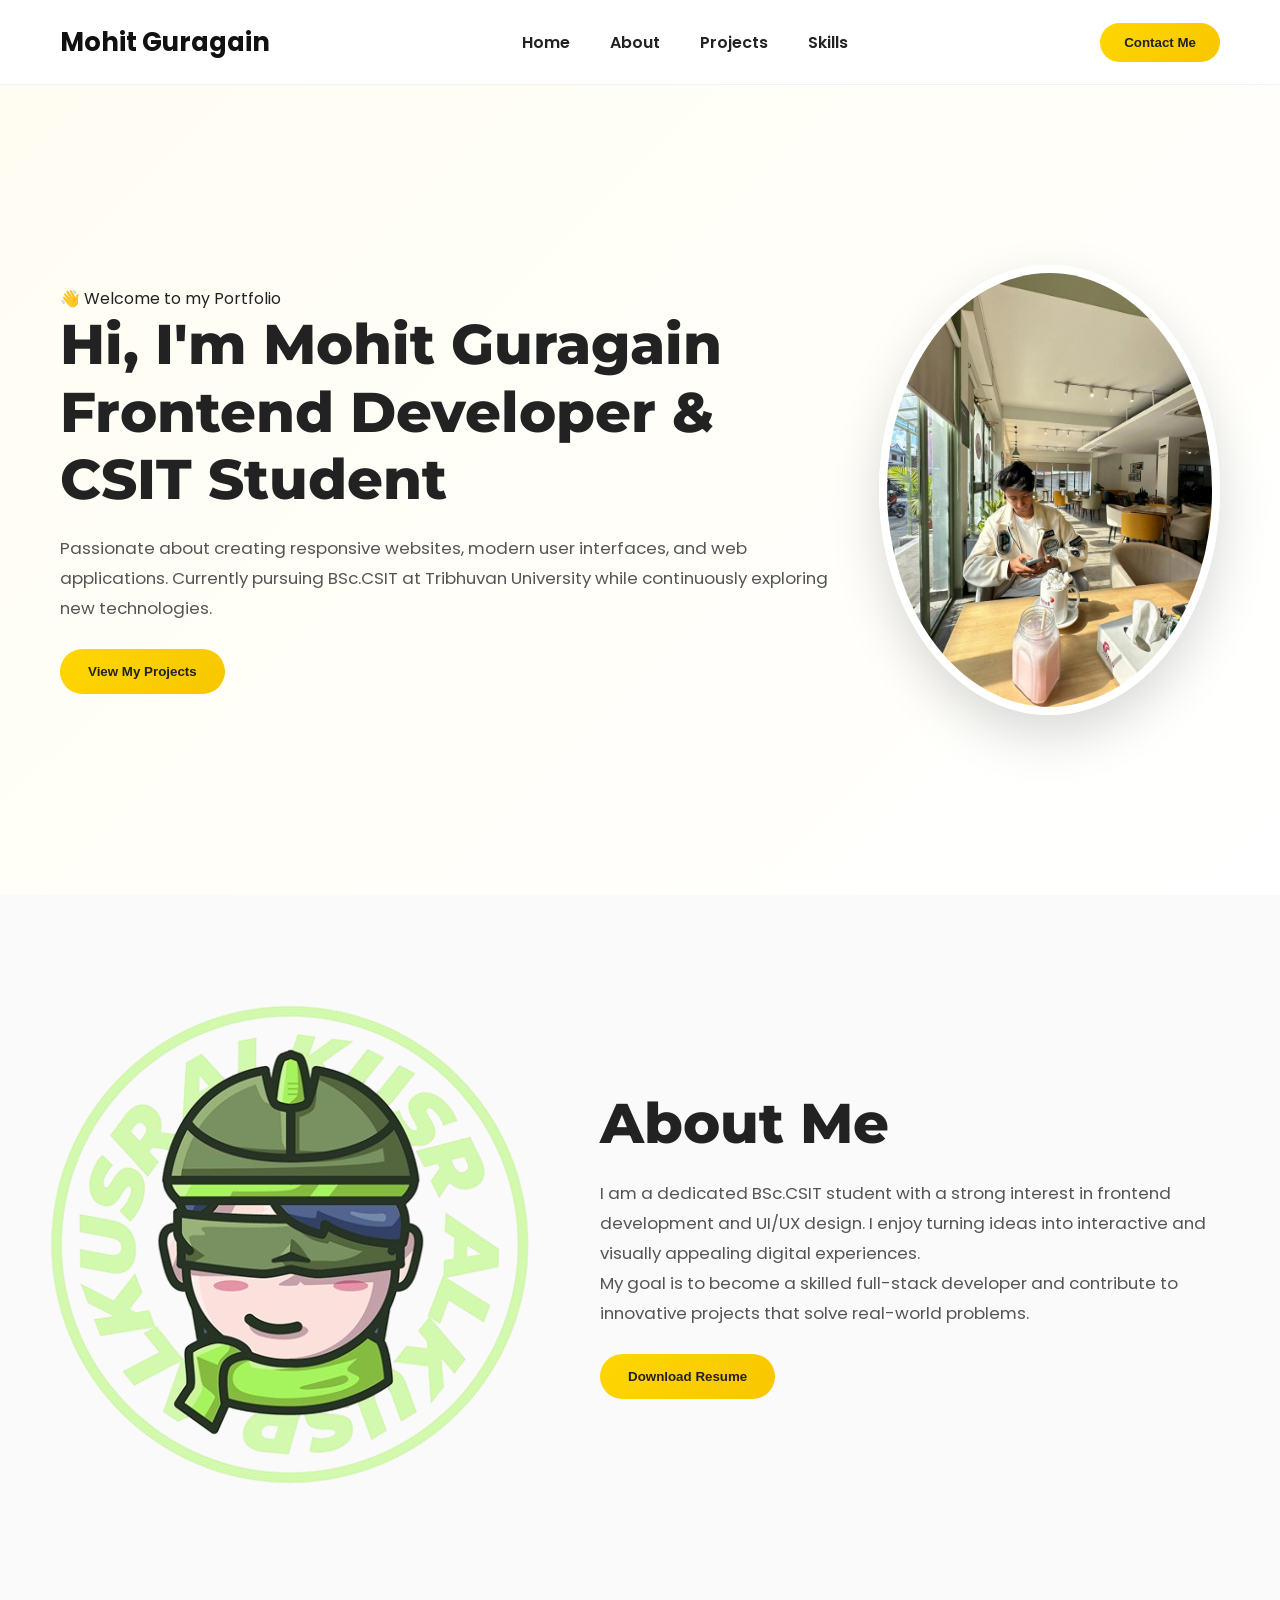
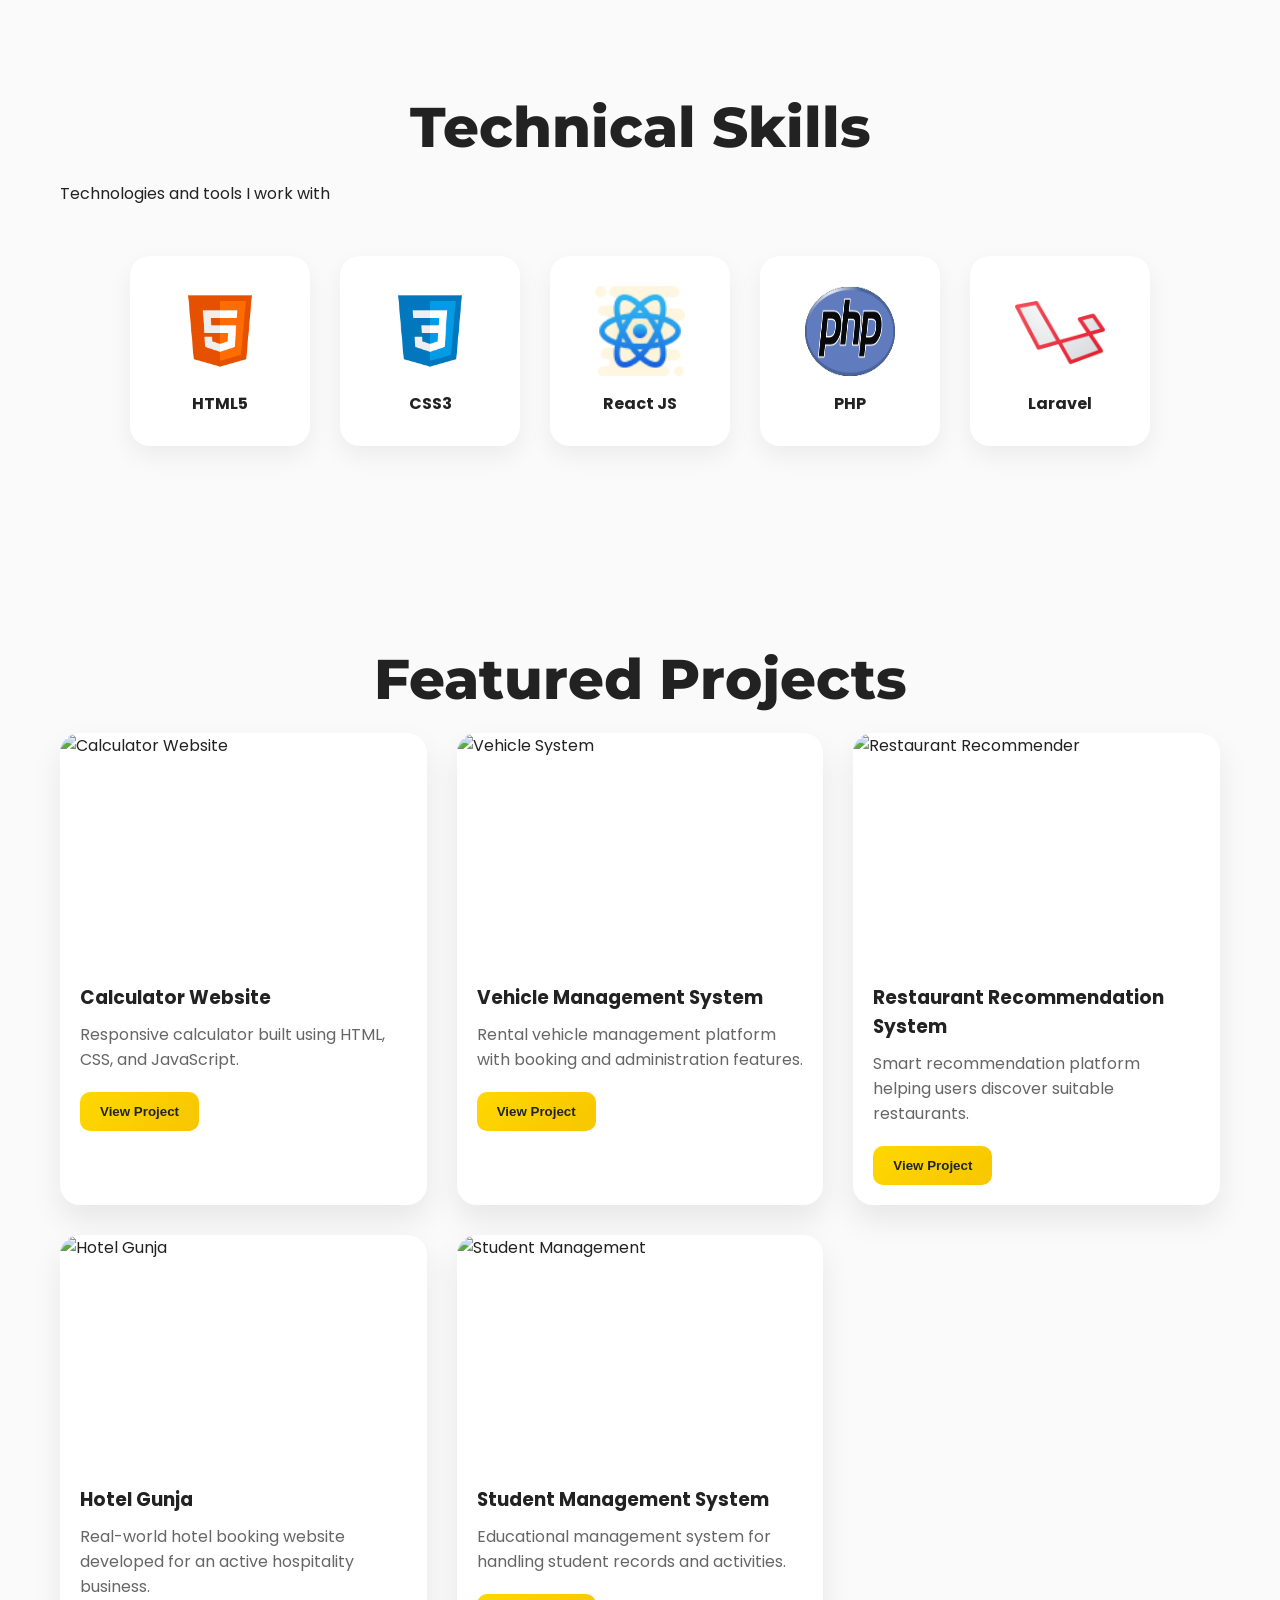
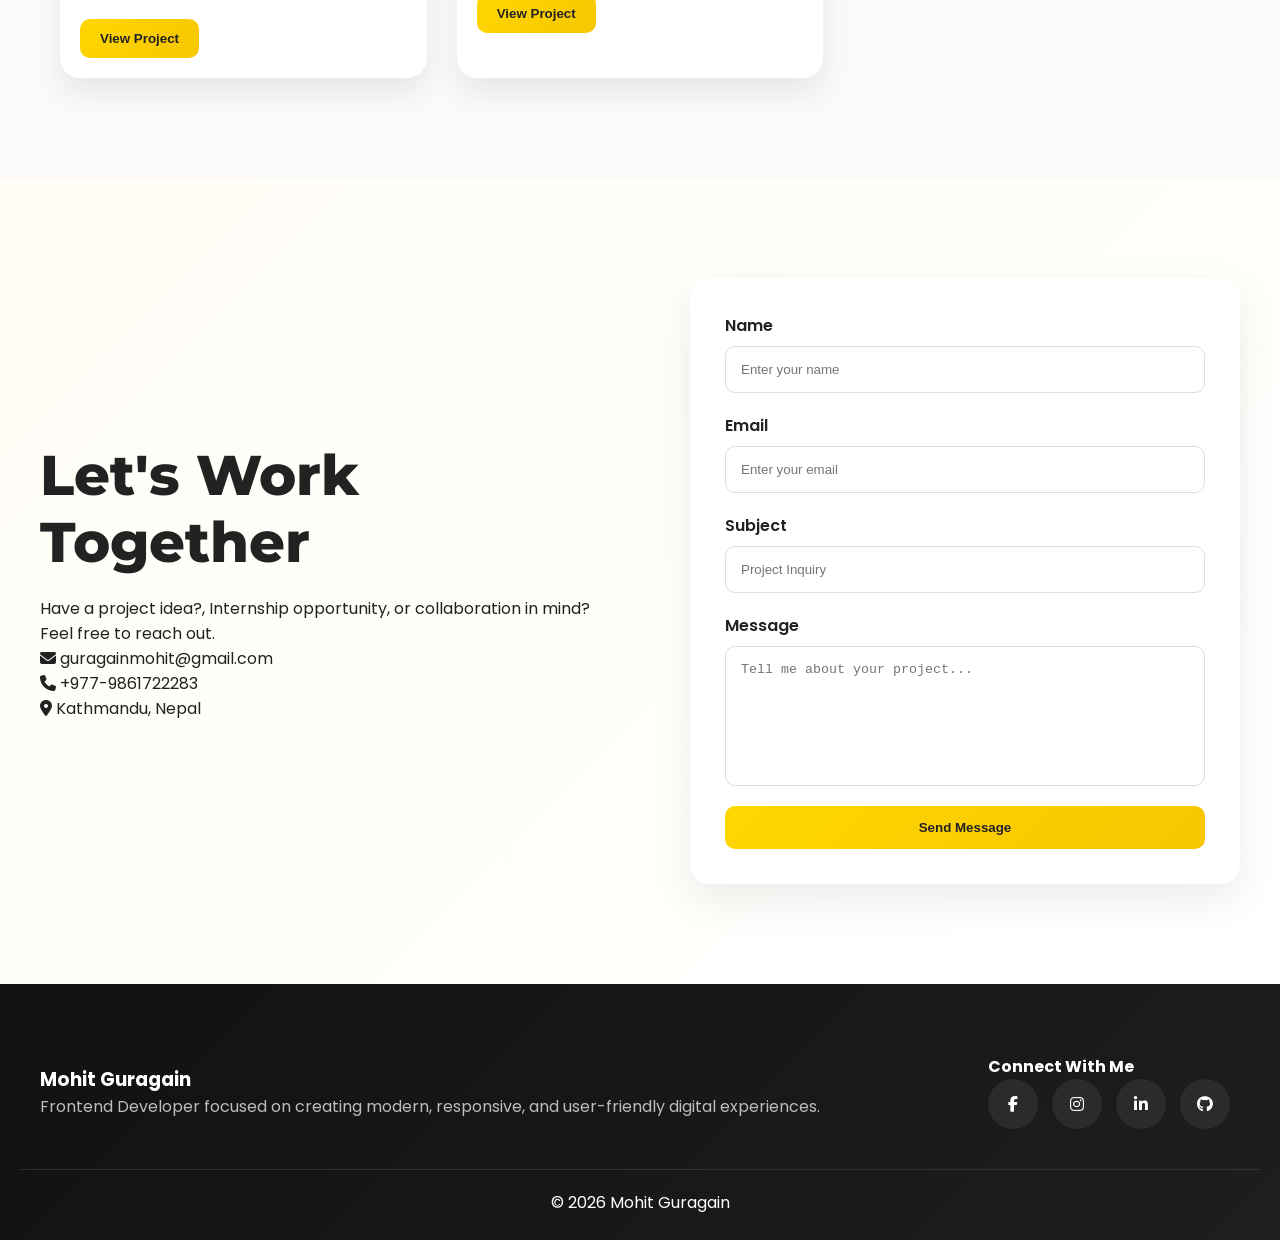
==== portfolio/index.html @ 51f9ff5f "Initial Commit" ====
<!DOCTYPE html>
<html lang="en">
<head>
    <meta charset="UTF-8">
    <meta name="viewport" content="width=device-width, initial-scale=1.0">
    <meta name="description" content="This is a portfolio website of Mohit Guragain">
    <link rel="preconnect" href="https://fonts.googleapis.com">
    <link rel="stylesheet"
href="https://cdnjs.cloudflare.com/ajax/libs/font-awesome/6.5.1/css/all.min.css">
<link rel="preconnect" href="https://fonts.gstatic.com" crossorigin>

<link href="https://fonts.googleapis.com/css2?family=Montserrat:wght@100..900&family=Poppins:wght@100;200;300;400;500;600;700;800;900&display=swap" rel="stylesheet">
    <title>Mohit's Portfolio</title>
    <link rel="stylesheet" href="/portfolio/index.css">
    </head>
<body>
    <!-- HEADER -->
    <header>
        <div class="container">
            <h1>Mohit Guragain</h1>

            <nav>
                <ul class="nav-links">
                    <li><a href="#hero">Home</a></li>
                    <li><a href="#about">About</a></li>
                    <li><a href="#projects">Projects</a></li>
                    <li><a href="#skills">Skills</a></li>
                </ul>
            </nav>

            <button class="contact-btn">Contact Me</button>
        </div>
    </header>

    <main>

        <!-- HERO SECTION -->
        <section id="hero" class="hero">
            <div class="container">

                <div>
                    <span class="hero-badge">
                        👋 Welcome to my Portfolio
                    </span>

                    <h2>
                        Hi, I'm <span>Mohit Guragain</span><br>
                        Frontend Developer & CSIT Student
                    </h2>

                    <p>
                        Passionate about creating responsive websites,
                        modern user interfaces, and web applications.
                        Currently pursuing BSc.CSIT at Tribhuvan University
                        while continuously exploring new technologies.
                    </p>

                    <button class="portfoliobtn">
                        View My Projects
                    </button>
                </div>

                <img src="./assets/mohit.jpeg"
                     alt="Mohit Guragain">
            </div>
        </section>

        <!-- ABOUT SECTION -->
        <section id="about" class="about">
            <div class="container2">

                <div>
                    <h2>About Me</h2>

                    <p>
                        I am a dedicated BSc.CSIT student with a strong
                        interest in frontend development and UI/UX design.
                        I enjoy turning ideas into interactive and visually
                        appealing digital experiences.
                    </p>

                    <p>
                        My goal is to become a skilled full-stack developer
                        and contribute to innovative projects that solve
                        real-world problems.
                    </p>

                    <button class="portfoliobtn">
                        Download Resume
                    </button>
                </div>

                <img src="./assets/Artboard2-02.png"
                     alt="About Illustration">

            </div>
        </section>

        <!-- SKILLS SECTION -->
        <section id="skills" class="section">

            <div class="skill-heading">
                <h2>Technical Skills</h2>
                <p>Technologies and tools I work with</p>
            </div>

            <div class="skill-container">

                <div class="skill-card">
                    <img src="./assets/html.png" alt="HTML">
                    <h3>HTML5</h3>
                </div>

                <div class="skill-card">
                    <img src="./assets/css.png" alt="CSS">
                    <h3>CSS3</h3>
                </div>

                <div class="skill-card">
                    <img src="./assets/react.png" alt="React">
                    <h3>React JS</h3>
                </div>

                <div class="skill-card">
                    <img src="./assets/php.png" alt="PHP">
                    <h3>PHP</h3>
                </div>

                <div class="skill-card">
                    <img src="./assets/laravel.png" alt="Laravel">
                    <h3>Laravel</h3>
                </div>

            </div>
        </section>

        <!-- PROJECTS SECTION -->
        <section id="projects" class="section">

            <div class="project-heading">
                <h2>Featured Projects</h2>
            </div>

            <div class="project-container">

                <div class="project-card">
                    <img src="https://plus.unsplash.com/premium_vector-1723390521527-08101b4d0ee3?q=80&w=880&auto=format&fit=crop"
                        alt="Calculator Website">

                    <h3>Calculator Website</h3>

                    <p>
                        Responsive calculator built using HTML, CSS,
                        and JavaScript.
                    </p>

                    <button class="view-project">
                        View Project
                    </button>
                </div>

                <div class="project-card">
                    <img src="https://images.unsplash.com/photo-1630165356623-266076eaceb6?q=80&w=2070&auto=format&fit=crop"
                        alt="Vehicle System">

                    <h3>Vehicle Management System</h3>

                    <p>
                        Rental vehicle management platform with booking
                        and administration features.
                    </p>

                    <button class="view-project">
                        View Project
                    </button>
                </div>

                <div class="project-card">
                    <img src="https://plus.unsplash.com/premium_vector-1683141179079-189216713537?q=80&w=2360&auto=format&fit=crop"
                        alt="Restaurant Recommender">

                    <h3>Restaurant Recommendation System</h3>

                    <p>
                        Smart recommendation platform helping users
                        discover suitable restaurants.
                    </p>

                    <button class="view-project">
                        View Project
                    </button>
                </div>

                <div class="project-card">
                    <img src="https://hotelgunja.com/images/logo.jpg"
                        alt="Hotel Gunja">

                    <h3>Hotel Gunja</h3>

                    <p>
                        Real-world hotel booking website developed for
                        an active hospitality business.
                    </p>

                    <button class="view-project">
                        View Project
                    </button>
                </div>

                <div class="project-card">
                    <img src="https://plus.unsplash.com/premium_vector-1720710527301-367d09920932?q=80&w=2360&auto=format&fit=crop"
                        alt="Student Management">

                    <h3>Student Management System</h3>

                    <p>
                        Educational management system for handling
                        student records and activities.
                    </p>

                    <button class="view-project">
                        View Project
                    </button>
                </div>

            </div>
        </section>

        <!-- CONTACT SECTION -->
        <section id="Contact" class="section">

            <div class="contact-container">

                <div>
                    <h2>Let's Work Together</h2>

                    <p>
                        Have a project idea?, Internship opportunity,
                        or collaboration in mind? Feel free to reach out.
                    </p>

                    <div class="contact-info">
                        <p><i class="fas fa-envelope"></i> guragainmohit@gmail.com</p>
                        <p><i class="fas fa-phone"></i> +977-9861722283</p>
                        <p><i class="fas fa-location-dot"></i> Kathmandu, Nepal</p>
                    </div>
                </div>

                <div class="contact-form">

                    <form method="post">

                        <label for="name">Name</label>
                        <input
                            type="text"
                            id="name"
                            placeholder="Enter your name"
                            required>

                        <label for="email">Email</label>
                        <input
                            type="email"
                            id="email"
                            placeholder="Enter your email"
                            required>

                        <label for="subject">Subject</label>
                        <input
                            type="text"
                            id="subject"
                            placeholder="Project Inquiry"
                            required>

                        <label for="message">Message</label>
                        <textarea
                            id="message"
                            placeholder="Tell me about your project..."
                            required></textarea>

                        <button type="submit">
                            Send Message
                        </button>

                    </form>

                </div>

            </div>

        </section>

    </main>

    <!-- FOOTER -->
    <footer class="footer">

        <div class="footer-container">

            <div class="footer-about">
                <h3>Mohit Guragain</h3>

                <p>
                    Frontend Developer focused on creating modern,
                    responsive, and user-friendly digital experiences.
                </p>
            </div>

            <div class="footer-social">

                <h4>Connect With Me</h4>

                <a href="#" aria-label="Facebook">
                    <i class="fab fa-facebook-f"></i>
                </a>

                <a href="#" aria-label="Instagram">
                    <i class="fab fa-instagram"></i>
                </a>

                <a href="#" aria-label="LinkedIn">
                    <i class="fab fa-linkedin-in"></i>
                </a>

                <a href="#" aria-label="GitHub">
                    <i class="fab fa-github"></i>
                </a>

            </div>

        </div>

        <div class="footer-bottom">
            <p>
                © 2026 Mohit Guragain
            </p>
        </div>

    </footer>

</body>
</html>
---- portfolio/index.css ----
*{
    margin:0;
    padding:0;
    box-sizing:border-box;
}

html{
    scroll-behavior:smooth;
}

body{
    font-family:"Poppins",sans-serif;
    background:#fafafa;
    color:#222;
    overflow-x:hidden;
}

img{
    max-width:100%;
    display:block;
}


header{
    width:100%;
    height:85px;

    position:fixed;
    top:0;
    left:0;
    z-index:1000;

    backdrop-filter:blur(15px);
    background:rgba(255,255,255,.85);

    border-bottom:1px solid rgba(0,0,0,.05);
}

.container{
    max-width:1200px;
    margin:auto;
    height:100%;

    display:flex;
    justify-content:space-between;
    align-items:center;

    gap:50px;
    padding:0 20px;
}

h1{
    font-size:1.6rem;
    font-weight:700;
    color:#111;
}

.nav-links{
    display:flex;
    gap:40px;
    align-items:center;
}

.nav-links li{
    list-style:none;
}

.nav-links li a{
    text-decoration:none;
    color:#222;
    font-weight:600;
    position:relative;
    transition:.3s;
}

.nav-links li a::after{
    content:"";
    position:absolute;
    left:0;
    bottom:-6px;

    width:0;
    height:2px;

    background:#f7c600;
    transition:.3s;
}

.nav-links li a:hover{
    color:#f7c600;
}

.nav-links li a:hover::after{
    width:100%;
}

.contact-btn,
.portfoliobtn,
.view-project,
.contact-form button{

    border:none;
    cursor:pointer;

    background:linear-gradient(
        135deg,
        #ffd700,
        #f7c600
    );

    color:#222;
    font-weight:600;

    transition:.3s;
}

.contact-btn{
    padding:12px 24px;
    border-radius:30px;
}

.portfoliobtn{
    padding:15px 28px;
    border-radius:40px;
    margin-top:25px;
}

.view-project{
    padding:12px 20px;
    border-radius:10px;
}

.contact-form button{
    padding:14px;
    border-radius:10px;
}

.contact-btn:hover,
.portfoliobtn:hover,
.view-project:hover,
.contact-form button:hover{
    transform:translateY(-4px);
    box-shadow:0 15px 30px rgba(247,198,0,.35);
}

.hero{
    margin-top:85px;
    min-height:90vh;

    display:flex;
    align-items:center;

    background:
    linear-gradient(
    135deg,
    #fffdf2,
    #ffffff
    );
}

.container img{
    width:450px;
    height:450px;
    object-fit:cover;

    border-radius:50%;

    border:8px solid white;

    box-shadow:
    0 20px 50px rgba(0,0,0,.15);
}

h2{
    font-size:3.5rem;
    font-family:"Montserrat",sans-serif;
    font-weight:800;

    line-height:1.2;
    margin-bottom:20px;
}

.hero p,
.about p{
    font-size:1.05rem;
    color:#555;
    line-height:1.8;
}

section{
    padding:100px 20px;
}

.container2{
    max-width:1200px;
    margin:auto;

    display:flex;
    align-items:center;
    justify-content:space-between;

    flex-direction:row-reverse;
    gap:60px;
}

.container2 img{
    width:500px;
}

#skills{
    max-width:1200px;
    margin:auto;
}

.skill-heading h2{
    text-align:center;
}

.skill-container{
    display:flex;
    flex-wrap:wrap;
    justify-content:center;

    gap:30px;
    margin-top:50px;
}

.skill-card{
    width:180px;
    padding:30px;

    background:#fff;

    border-radius:20px;

    display:flex;
    flex-direction:column;
    align-items:center;

    gap:15px;

    transition:.3s;

    box-shadow:
    0 10px 25px rgba(0,0,0,.06);
}

.skill-card:hover{
    transform:translateY(-10px);
}

.skill-card img{
    width:90px;
    height:90px;
}

.skill-card h3{
    font-size:1rem;
}

#projects{
    max-width:1200px;
    margin:auto;
}

.project-heading h2{
    text-align:center;
}

.project-container{
    display:grid;

    grid-template-columns:
    repeat(auto-fit,minmax(320px,1fr));

    gap:30px;
}

.project-card{
    background:#fff;

    border-radius:20px;
    overflow:hidden;

    transition:.4s;

    box-shadow:
    0 15px 30px rgba(0,0,0,.08);
}

.project-card:hover{
    transform:translateY(-10px);
}

.project-card img{
    width:100%;
    height:230px;
    object-fit:cover;
}

.project-card h3{
    padding:20px 20px 10px;
}

.project-card p{
    padding:0 20px;
    color:#666;
}

.project-card button{
    margin:20px;
}

#Contact{
    background:
    linear-gradient(
        135deg,
        #fffdf5,
        #ffffff
    );
}

.contact-container{
    max-width:1200px;
    margin:auto;

    display:flex;
    align-items:center;
    justify-content:space-between;

    gap:80px;
}

.contact-form{
    width:100%;
    max-width:550px;

    background:white;

    padding:35px;

    border-radius:20px;

    box-shadow:
    0 15px 40px rgba(0,0,0,.08);
}

.contact-form form{
    display:flex;
    flex-direction:column;
}

.contact-form label{
    margin-bottom:8px;
    font-weight:600;
}

.contact-form input,
.contact-form textarea{

    width:100%;

    padding:15px;

    border:1px solid #ddd;

    border-radius:10px;

    margin-bottom:20px;

    transition:.3s;
}

.contact-form textarea{
    min-height:140px;
    resize:none;
}

.contact-form input:focus,
.contact-form textarea:focus{
    outline:none;
    border-color:#f7c600;
    box-shadow:0 0 0 4px rgba(247,198,0,.15);
}

.footer{

    background:
    linear-gradient(
    135deg,
    #111,
    #1e1e1e
    );

    color:white;

    padding:70px 20px 25px;
}

.footer-container{
    max-width:1200px;
    margin:auto;

    display:flex;
    justify-content:space-between;
    align-items:center;

    flex-wrap:wrap;
    gap:40px;
}

.footer-about p{
    color:#bdbdbd;
}

.footer-social a{

    width:50px;
    height:50px;

    display:inline-flex;
    justify-content:center;
    align-items:center;

    border-radius:50%;

    margin-right:10px;

    background:#2b2b2b;

    color:white;

    text-decoration:none;

    transition:.3s;
}

.footer-social a:hover{
    background:#f7c600;
    color:#111;
    transform:translateY(-5px);
}

.footer-bottom{
    text-align:center;
    margin-top:40px;
    padding-top:20px;

    border-top:
    1px solid rgba(255,255,255,.1);
}

@media(max-width:768px){

    header{
        height:auto;
        padding:15px 0;
    }

    .container{
        flex-direction:column;
        gap:15px;
    }

    .container2,
    .contact-container{
        flex-direction:column;
        text-align:center;
    }

    .container img{
        width:300px;
        height:300px;
    }

    h2{
        font-size:2.3rem;
    }

    .nav-links{
        gap:18px;
        flex-wrap:wrap;
        justify-content:center;
    }

    section{
        padding:80px 20px;
    }

    .project-container{
        grid-template-columns:1fr;
    }
}
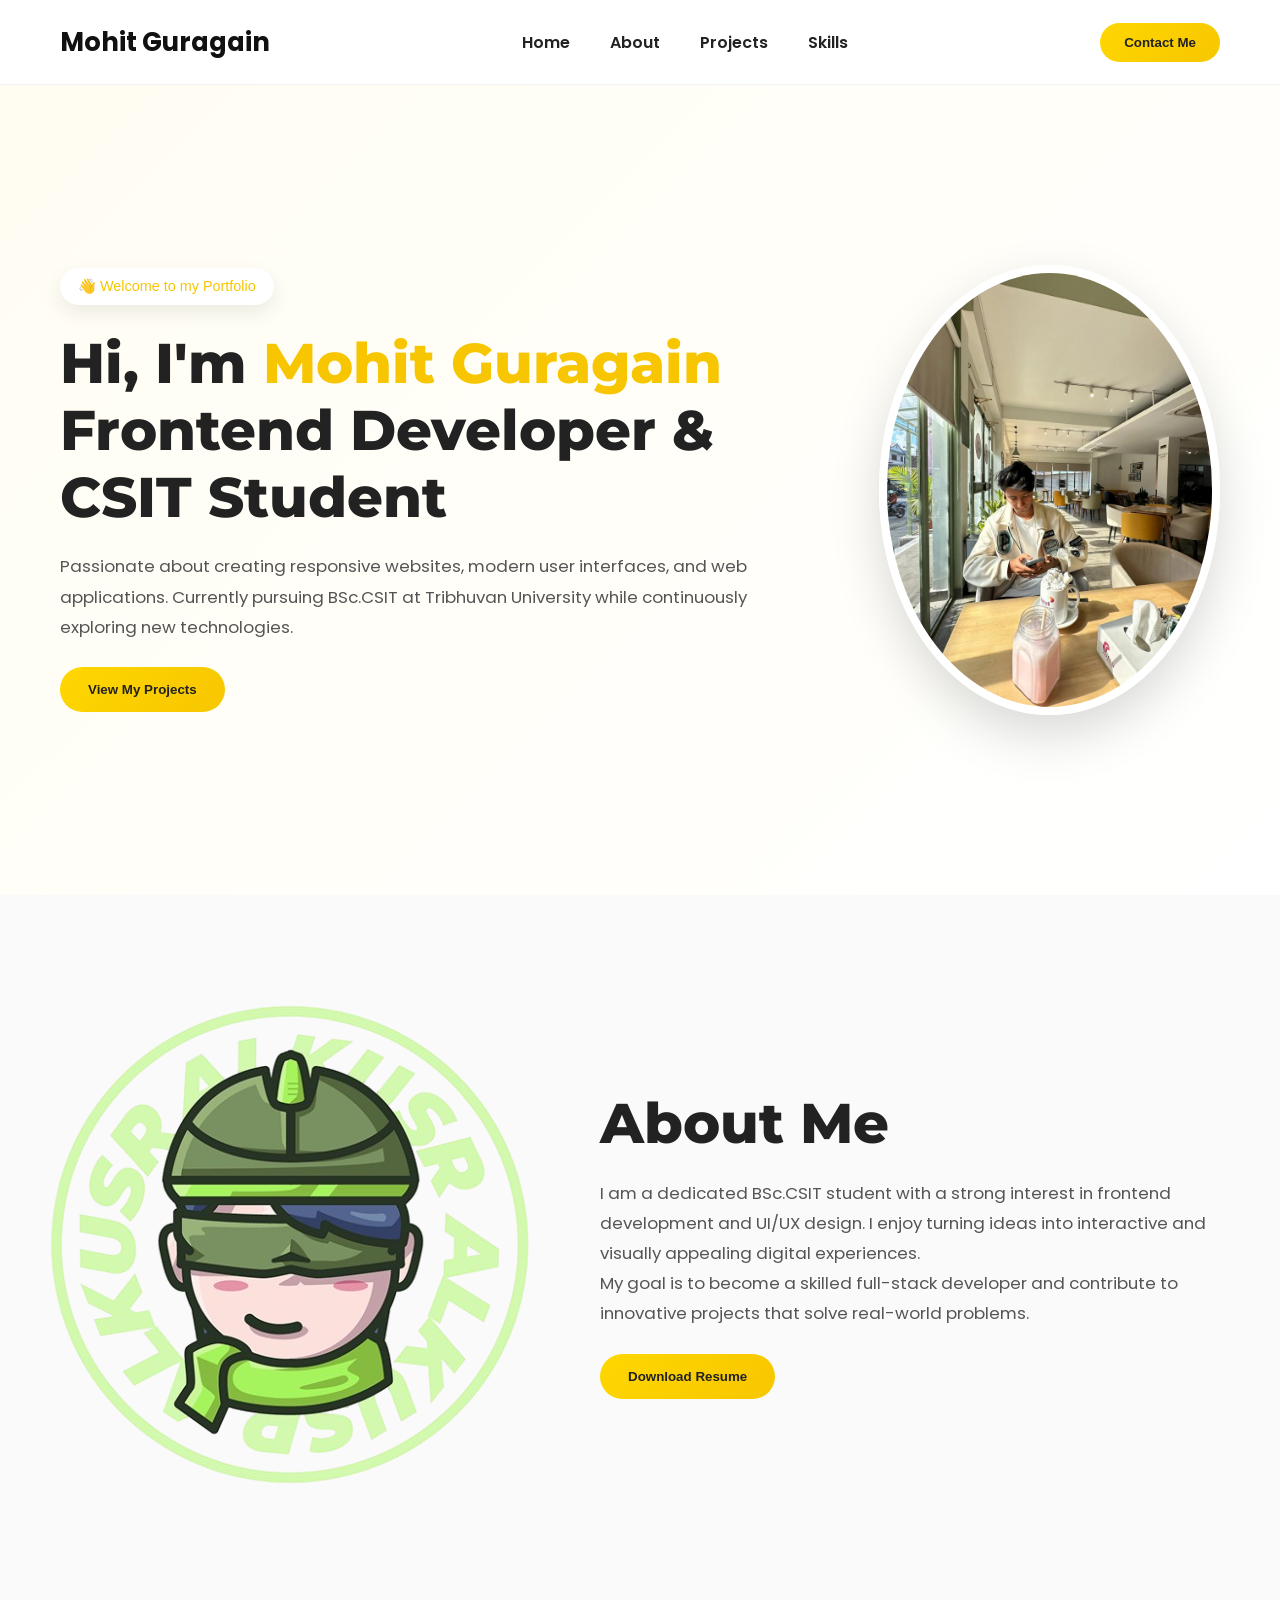
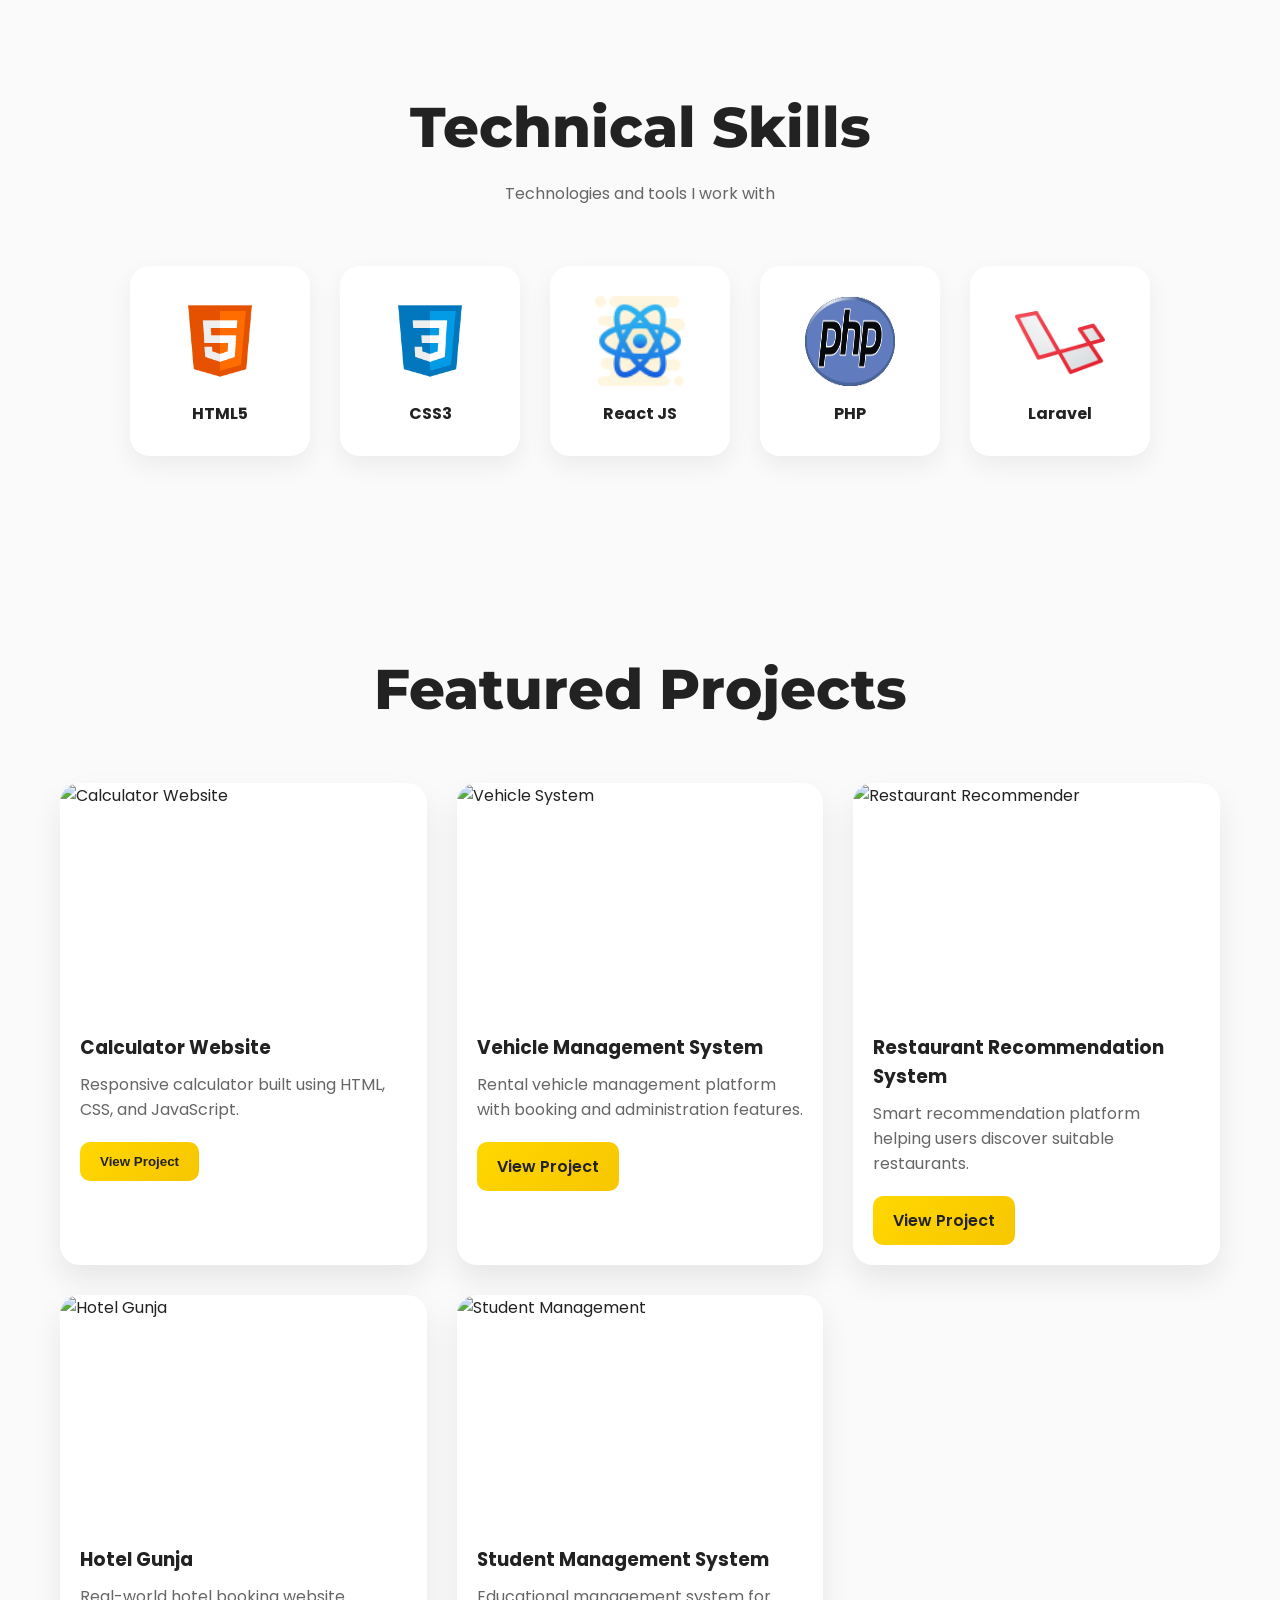
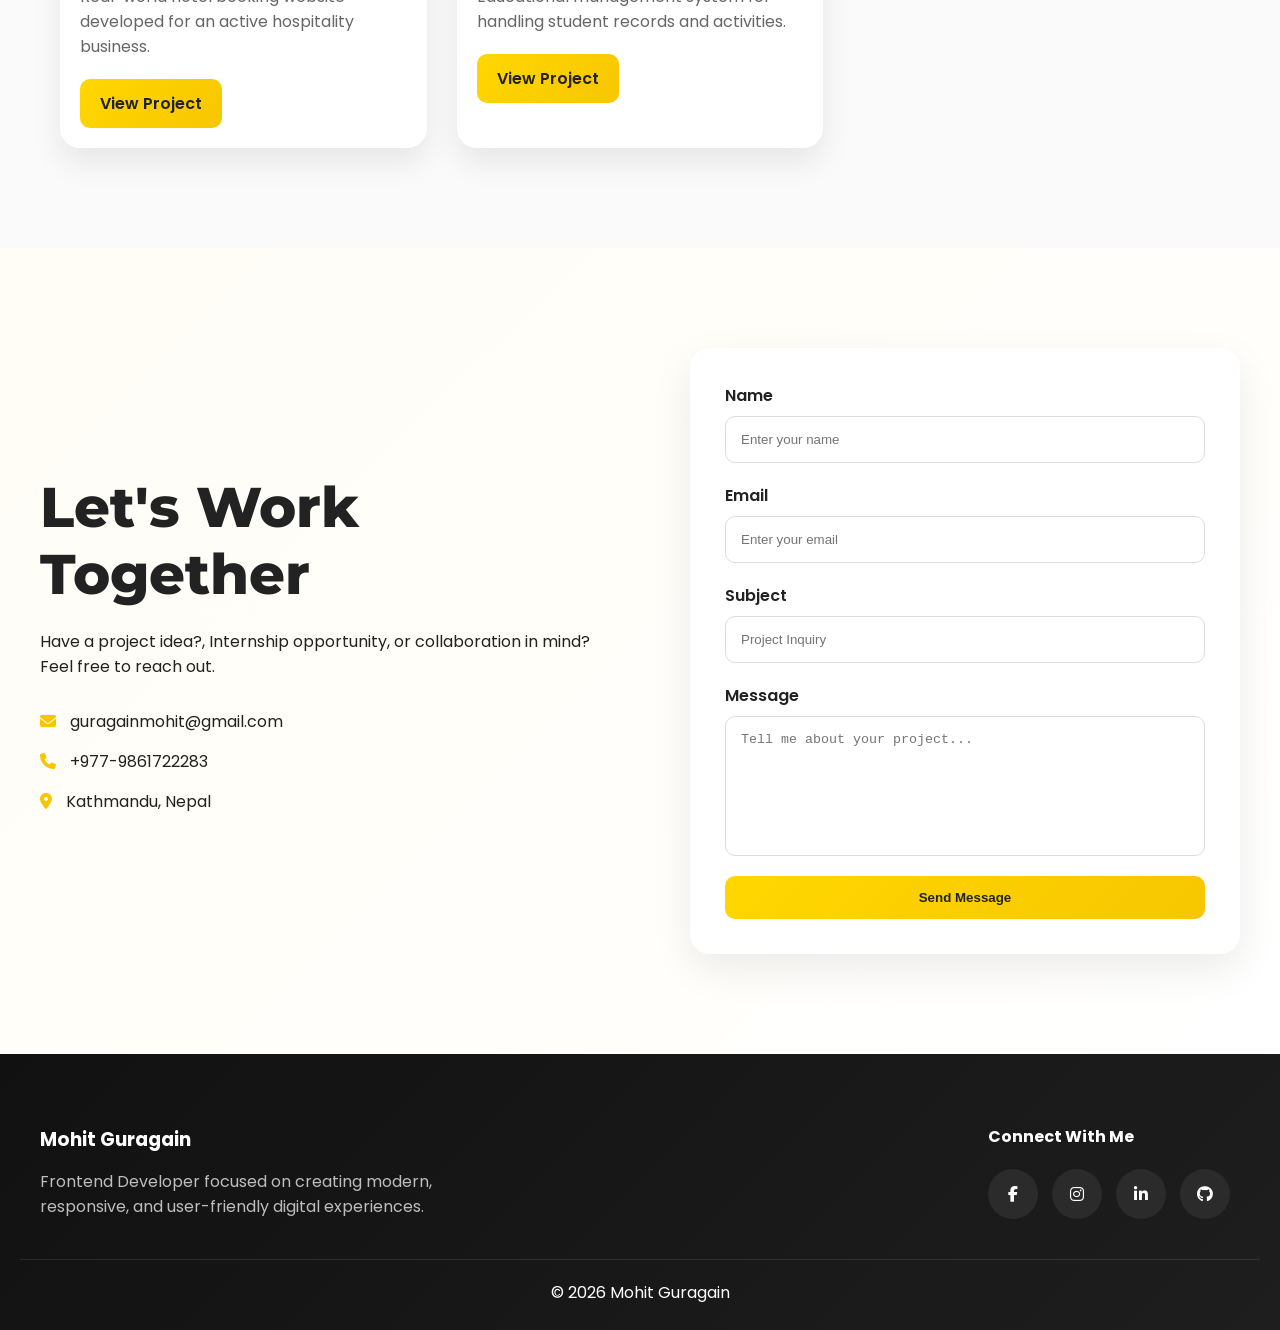
==== commit 2c7d5e42: "New updated" ====
--- a/portfolio/index.html
+++ b/portfolio/index.html
@@ -11,7 +11,7 @@
 
 <link href="https://fonts.googleapis.com/css2?family=Montserrat:wght@100..900&family=Poppins:wght@100;200;300;400;500;600;700;800;900&display=swap" rel="stylesheet">
     <title>Mohit's Portfolio</title>
-    <link rel="stylesheet" href="/portfolio/index.css">
+    <link rel="stylesheet" href="index.css">
     </head>
 <body>
     <!-- HEADER -->
@@ -170,9 +170,12 @@
                         and administration features.
                     </p>
 
-                    <button class="view-project">
-                        View Project
-                    </button>
+                    <a href="https://github.com/MOhitGuragain/Vehicle-Management-System-Laravel"
+   target="_blank"
+   class="view-project">
+    View Project
+</a>
+
                 </div>
 
                 <div class="project-card">
@@ -186,9 +189,12 @@
                         discover suitable restaurants.
                     </p>
 
-                    <button class="view-project">
-                        View Project
-                    </button>
+                   <a href="https://github.com/MOhitGuragain/FInalProject"
+   target="_blank"
+   class="view-project">
+    View Project
+</a>
+
                 </div>
 
                 <div class="project-card">
@@ -202,9 +208,12 @@
                         an active hospitality business.
                     </p>
 
-                    <button class="view-project">
-                        View Project
-                    </button>
+                    <a href="https://hotelgunja.com/"
+   target="_blank"
+   class="view-project">
+    View Project
+</a>
+
                 </div>
 
                 <div class="project-card">
@@ -218,9 +227,11 @@
                         student records and activities.
                     </p>
 
-                    <button class="view-project">
-                        View Project
-                    </button>
+                   <a href="https://github.com/MOhitGuragain/Laravel-Training-"
+   target="_blank"
+   class="view-project">
+    View Project
+</a>
                 </div>
 
             </div>
@@ -309,19 +320,19 @@
 
                 <h4>Connect With Me</h4>
 
-                <a href="#" aria-label="Facebook">
+                <a href="https://www.facebook.com/mohit.lol/" aria-label="Facebook">
                     <i class="fab fa-facebook-f"></i>
                 </a>
 
-                <a href="#" aria-label="Instagram">
+                <a href="https://www.instagram.com/mohit._lol?utm_source=ig_web_button_share_sheet&igsh=ZDNlZDc0MzIxNw==" aria-label="Instagram">
                     <i class="fab fa-instagram"></i>
                 </a>
 
-                <a href="#" aria-label="LinkedIn">
+                <a href="https://www.linkedin.com/in/mohit-guragain-8bbab9374/" aria-label="LinkedIn">
                     <i class="fab fa-linkedin-in"></i>
                 </a>
 
-                <a href="#" aria-label="GitHub">
+                <a href="https://github.com/MOhitGuragain" aria-label="GitHub">
                     <i class="fab fa-github"></i>
                 </a>
 
--- a/portfolio/index.css
+++ b/portfolio/index.css
@@ -1,494 +1,570 @@
+/* =========================
+RESET & GLOBAL STYLES
+========================= */
 
 *{
-    margin:0;
-    padding:0;
-    box-sizing:border-box;
+margin:0;
+padding:0;
+box-sizing:border-box;
 }
 
 html{
-    scroll-behavior:smooth;
+scroll-behavior:smooth;
 }
 
 body{
-    font-family:"Poppins",sans-serif;
-    background:#fafafa;
-    color:#222;
-    overflow-x:hidden;
+font-family:"Poppins",sans-serif;
+background:#fafafa;
+color:#222;
+overflow-x:hidden;
 }
 
 img{
-    max-width:100%;
-    display:block;
-}
-
+max-width:100%;
+display:block;
+}
+
+section{
+padding:100px 20px;
+}
+
+h1{
+font-size:1.6rem;
+font-weight:700;
+color:#111;
+}
+
+h2{
+font-size:3.5rem;
+font-family:"Montserrat",sans-serif;
+font-weight:800;
+line-height:1.2;
+margin-bottom:20px;
+}
+
+/* =========================
+HEADER
+========================= */
 
 header{
-    width:100%;
-    height:85px;
-
-    position:fixed;
-    top:0;
-    left:0;
-    z-index:1000;
-
-    backdrop-filter:blur(15px);
-    background:rgba(255,255,255,.85);
-
-    border-bottom:1px solid rgba(0,0,0,.05);
+width:100%;
+height:85px;
+position:fixed;
+top:0;
+left:0;
+z-index:1000;
+backdrop-filter:blur(15px);
+background:rgba(255,255,255,.9);
+border-bottom:1px solid rgba(0,0,0,.05);
 }
 
 .container{
-    max-width:1200px;
-    margin:auto;
-    height:100%;
-
-    display:flex;
-    justify-content:space-between;
-    align-items:center;
-
-    gap:50px;
-    padding:0 20px;
-}
-
-h1{
-    font-size:1.6rem;
-    font-weight:700;
-    color:#111;
+max-width:1200px;
+margin:auto;
+height:100%;
+display:flex;
+justify-content:space-between;
+align-items:center;
+gap:50px;
+padding:0 20px;
 }
 
 .nav-links{
-    display:flex;
-    gap:40px;
-    align-items:center;
+display:flex;
+gap:40px;
+align-items:center;
 }
 
 .nav-links li{
-    list-style:none;
+list-style:none;
 }
 
 .nav-links li a{
-    text-decoration:none;
-    color:#222;
-    font-weight:600;
-    position:relative;
-    transition:.3s;
+text-decoration:none;
+color:#222;
+font-weight:600;
+position:relative;
+transition:.3s;
 }
 
 .nav-links li a::after{
-    content:"";
-    position:absolute;
-    left:0;
-    bottom:-6px;
-
-    width:0;
-    height:2px;
-
-    background:#f7c600;
-    transition:.3s;
-}
-
-.nav-links li a:hover{
-    color:#f7c600;
-}
+content:"";
+position:absolute;
+left:0;
+bottom:-6px;
+width:0;
+height:2px;
+background:#f7c600;
+transition:.3s;
+}
+
+.nav-links li a:hover
 
 .nav-links li a:hover::after{
-    width:100%;
-}
+width:100%;
+}
+
+/* =========================
+BUTTONS
+========================= */
 
 .contact-btn,
 .portfoliobtn,
 .view-project,
 .contact-form button{
-
-    border:none;
-    cursor:pointer;
-
-    background:linear-gradient(
-        135deg,
-        #ffd700,
-        #f7c600
-    );
-
-    color:#222;
-    font-weight:600;
-
-    transition:.3s;
+display:inline-block;
+text-decoration:none;
+border:none;
+cursor:pointer;
+background:linear-gradient(
+135deg,
+#ffd700,
+#f7c600
+);
+color:#222;
+font-weight:600;
+transition:all .3s ease;
 }
 
 .contact-btn{
-    padding:12px 24px;
-    border-radius:30px;
+padding:12px 24px;
+border-radius:30px;
 }
 
 .portfoliobtn{
-    padding:15px 28px;
-    border-radius:40px;
-    margin-top:25px;
+padding:15px 28px;
+border-radius:40px;
+margin-top:25px;
 }
 
 .view-project{
-    padding:12px 20px;
-    border-radius:10px;
+padding:12px 20px;
+border-radius:10px;
 }
 
 .contact-form button{
-    padding:14px;
-    border-radius:10px;
+padding:14px;
+border-radius:10px;
 }
 
 .contact-btn:hover,
 .portfoliobtn:hover,
 .view-project:hover,
 .contact-form button:hover{
-    transform:translateY(-4px);
-    box-shadow:0 15px 30px rgba(247,198,0,.35);
-}
+transform:translateY(-4px);
+box-shadow:0 15px 30px rgba(247,198,0,.35);
+}
+
+/* =========================
+HERO SECTION
+========================= */
 
 .hero{
-    margin-top:85px;
-    min-height:90vh;
-
-    display:flex;
-    align-items:center;
-
-    background:
-    linear-gradient(
-    135deg,
-    #fffdf2,
-    #ffffff
-    );
-}
-
-.container img{
-    width:450px;
-    height:450px;
-    object-fit:cover;
-
-    border-radius:50%;
-
-    border:8px solid white;
-
-    box-shadow:
-    0 20px 50px rgba(0,0,0,.15);
-}
-
-h2{
-    font-size:3.5rem;
-    font-family:"Montserrat",sans-serif;
-    font-weight:800;
-
-    line-height:1.2;
-    margin-bottom:20px;
+margin-top:85px;
+min-height:90vh;
+display:flex;
+align-items:center;
+background:linear-gradient(
+135deg,
+#fffdf2,
+#ffffff
+);
+}
+
+.hero .container{
+display:flex;
+align-items:center;
+justify-content:space-between;
+gap:80px;
+}
+
+.hero-badge{
+display:inline-block;
+padding:10px 18px;
+background:#fff;
+border-radius:50px;
+font-size:.9rem;
+font-weight:500;
+margin-bottom:25px;
+box-shadow:0 8px 20px rgba(0,0,0,.08);
+}
+
+.hero span{
+color:#f7c600;
+}
+
+.hero img{
+width:450px;
+height:450px;
+object-fit:cover;
+border-radius:50%;
+border:8px solid white;
+box-shadow:0 20px 50px rgba(0,0,0,.15);
 }
 
 .hero p,
 .about p{
-    font-size:1.05rem;
-    color:#555;
-    line-height:1.8;
-}
-
-section{
-    padding:100px 20px;
-}
+font-size:1.05rem;
+color:#555;
+line-height:1.8;
+}
+
+/* =========================
+ABOUT SECTION
+========================= */
 
 .container2{
-    max-width:1200px;
-    margin:auto;
-
-    display:flex;
-    align-items:center;
-    justify-content:space-between;
-
-    flex-direction:row-reverse;
-    gap:60px;
+max-width:1200px;
+margin:auto;
+display:flex;
+align-items:center;
+justify-content:space-between;
+flex-direction:row-reverse;
+gap:60px;
 }
 
 .container2 img{
-    width:500px;
-}
+width:500px;
+}
+
+/* =========================
+SKILLS
+========================= */
 
 #skills{
-    max-width:1200px;
-    margin:auto;
-}
-
-.skill-heading h2{
+max-width:1200px;
+margin:auto;
+}
+
+.skill-heading{
+text-align:center;
+margin-bottom:60px;
+}
+
+.skill-heading p{
+color:#666;
+margin-top:10px;
+}
+
+.skill-container{
+display:flex;
+flex-wrap:wrap;
+justify-content:center;
+gap:30px;
+}
+
+.skill-card{
+width:180px;
+padding:30px;
+background:#fff;
+border-radius:20px;
+display:flex;
+flex-direction:column;
+align-items:center;
+gap:15px;
+transition:.3s;
+box-shadow:0 10px 25px rgba(0,0,0,.06);
+}
+
+.skill-card:hover{
+transform:translateY(-10px);
+box-shadow:0 20px 40px rgba(247,198,0,.15);
+}
+
+.skill-card img{
+width:90px;
+height:90px;
+}
+
+.skill-card h3{
+font-size:1rem;
+}
+
+/* =========================
+PROJECTS
+========================= */
+
+#projects{
+max-width:1200px;
+margin:auto;
+}
+
+.project-heading{
+text-align:center;
+margin-bottom:60px;
+}
+
+.project-container{
+display:grid;
+grid-template-columns:repeat(auto-fit,minmax(320px,1fr));
+gap:30px;
+}
+
+.project-card{
+background:#fff;
+border-radius:20px;
+overflow:hidden;
+transition:.4s;
+box-shadow:0 15px 30px rgba(0,0,0,.08);
+}
+
+.project-card:hover{
+transform:translateY(-10px);
+box-shadow:0 20px 40px rgba(0,0,0,.15);
+}
+
+.project-card img{
+width:100%;
+height:230px;
+object-fit:cover;
+transition:.4s;
+}
+
+.project-card:hover img{
+transform:scale(1.05);
+}
+
+.project-card h3{
+padding:20px 20px 10px;
+}
+
+.project-card p{
+padding:0 20px;
+color:#666;
+}
+
+.project-card .view-project{
+margin:20px;
+}
+
+/* =========================
+CONTACT
+========================= */
+
+#Contact{
+background:linear-gradient(
+135deg,
+#fffdf5,
+#ffffff
+);
+}
+
+.contact-container{
+max-width:1200px;
+margin:auto;
+display:flex;
+align-items:center;
+justify-content:space-between;
+gap:80px;
+}
+
+.contact-info{
+margin-top:30px;
+}
+
+.contact-info p{
+margin-bottom:15px;
+font-size:1rem;
+}
+
+.contact-info i{
+color:#f7c600;
+margin-right:10px;
+}
+
+.contact-form{
+width:100%;
+max-width:550px;
+background:white;
+padding:35px;
+border-radius:20px;
+box-shadow:0 15px 40px rgba(0,0,0,.08);
+}
+
+.contact-form form{
+display:flex;
+flex-direction:column;
+}
+
+.contact-form label{
+margin-bottom:8px;
+font-weight:600;
+}
+
+.contact-form input,
+.contact-form textarea{
+width:100%;
+padding:15px;
+border:1px solid #ddd;
+border-radius:10px;
+margin-bottom:20px;
+transition:.3s;
+}
+
+.contact-form textarea{
+min-height:140px;
+resize:none;
+}
+
+.contact-form input:focus,
+.contact-form textarea:focus{
+outline:none;
+border-color:#f7c600;
+box-shadow:0 0 0 4px rgba(247,198,0,.15);
+}
+
+/* =========================
+FOOTER
+========================= */
+
+.footer{
+background:linear-gradient(
+135deg,
+#111,
+#1e1e1e
+);
+color:white;
+padding:70px 20px 25px;
+}
+
+.footer-container{
+max-width:1200px;
+margin:auto;
+display:flex;
+justify-content:space-between;
+align-items:center;
+flex-wrap:wrap;
+gap:40px;
+}
+
+.footer-about{
+max-width:400px;
+}
+
+.footer-about h3{
+margin-bottom:15px;
+}
+
+.footer-about p{
+color:#bdbdbd;
+}
+
+.footer-social h4{
+margin-bottom:20px;
+}
+
+.footer-social a{
+width:50px;
+height:50px;
+display:inline-flex;
+justify-content:center;
+align-items:center;
+border-radius:50%;
+margin-right:10px;
+background:#2b2b2b;
+color:white;
+text-decoration:none;
+transition:.3s;
+}
+
+.footer-social a:hover{
+background:#f7c600;
+color:#111;
+transform:translateY(-5px);
+}
+
+.footer-bottom{
+text-align:center;
+margin-top:40px;
+padding-top:20px;
+border-top:1px solid rgba(255,255,255,.1);
+}
+
+/* =========================
+TABLET
+========================= */
+
+@media(max-width:992px){
+
+.hero .container,
+.container2,
+.contact-container{
+    flex-direction:column;
     text-align:center;
 }
 
-.skill-container{
-    display:flex;
+.hero img{
+    width:350px;
+    height:350px;
+}
+
+h2{
+    font-size:3rem;
+}
+
+
+}
+
+/* =========================
+MOBILE
+========================= */
+
+@media(max-width:768px){
+
+
+header{
+    height:auto;
+    padding:15px 0;
+}
+
+.container{
+    flex-direction:column;
+    gap:15px;
+}
+
+.hero{
+    margin-top:150px;
+}
+
+.hero img{
+    width:280px;
+    height:280px;
+}
+
+.container2,
+.contact-container{
+    flex-direction:column;
+    text-align:center;
+}
+
+h1{
+    font-size:1.3rem;
+}
+
+h2{
+    font-size:2.2rem;
+}
+
+.nav-links{
+    gap:15px;
     flex-wrap:wrap;
     justify-content:center;
-
-    gap:30px;
-    margin-top:50px;
+}
+
+section{
+    padding:70px 20px;
+}
+
+.project-container{
+    grid-template-columns:1fr;
 }
 
 .skill-card{
-    width:180px;
-    padding:30px;
-
-    background:#fff;
-
-    border-radius:20px;
-
-    display:flex;
-    flex-direction:column;
-    align-items:center;
-
-    gap:15px;
-
-    transition:.3s;
-
-    box-shadow:
-    0 10px 25px rgba(0,0,0,.06);
-}
-
-.skill-card:hover{
-    transform:translateY(-10px);
-}
-
-.skill-card img{
-    width:90px;
-    height:90px;
-}
-
-.skill-card h3{
-    font-size:1rem;
-}
-
-#projects{
-    max-width:1200px;
-    margin:auto;
-}
-
-.project-heading h2{
-    text-align:center;
-}
-
-.project-container{
-    display:grid;
-
-    grid-template-columns:
-    repeat(auto-fit,minmax(320px,1fr));
-
-    gap:30px;
-}
-
-.project-card{
-    background:#fff;
-
-    border-radius:20px;
-    overflow:hidden;
-
-    transition:.4s;
-
-    box-shadow:
-    0 15px 30px rgba(0,0,0,.08);
-}
-
-.project-card:hover{
-    transform:translateY(-10px);
-}
-
-.project-card img{
-    width:100%;
-    height:230px;
-    object-fit:cover;
-}
-
-.project-card h3{
-    padding:20px 20px 10px;
-}
-
-.project-card p{
-    padding:0 20px;
-    color:#666;
-}
-
-.project-card button{
-    margin:20px;
-}
-
-#Contact{
-    background:
-    linear-gradient(
-        135deg,
-        #fffdf5,
-        #ffffff
-    );
-}
-
-.contact-container{
-    max-width:1200px;
-    margin:auto;
-
-    display:flex;
-    align-items:center;
-    justify-content:space-between;
-
-    gap:80px;
+    width:150px;
 }
 
 .contact-form{
-    width:100%;
-    max-width:550px;
-
-    background:white;
-
-    padding:35px;
-
-    border-radius:20px;
-
-    box-shadow:
-    0 15px 40px rgba(0,0,0,.08);
-}
-
-.contact-form form{
-    display:flex;
-    flex-direction:column;
-}
-
-.contact-form label{
-    margin-bottom:8px;
-    font-weight:600;
-}
-
-.contact-form input,
-.contact-form textarea{
-
-    width:100%;
-
-    padding:15px;
-
-    border:1px solid #ddd;
-
-    border-radius:10px;
-
-    margin-bottom:20px;
-
-    transition:.3s;
-}
-
-.contact-form textarea{
-    min-height:140px;
-    resize:none;
-}
-
-.contact-form input:focus,
-.contact-form textarea:focus{
-    outline:none;
-    border-color:#f7c600;
-    box-shadow:0 0 0 4px rgba(247,198,0,.15);
-}
-
-.footer{
-
-    background:
-    linear-gradient(
-    135deg,
-    #111,
-    #1e1e1e
-    );
-
-    color:white;
-
-    padding:70px 20px 25px;
-}
-
-.footer-container{
-    max-width:1200px;
-    margin:auto;
-
-    display:flex;
-    justify-content:space-between;
-    align-items:center;
-
-    flex-wrap:wrap;
-    gap:40px;
-}
-
-.footer-about p{
-    color:#bdbdbd;
-}
-
-.footer-social a{
-
-    width:50px;
-    height:50px;
-
-    display:inline-flex;
-    justify-content:center;
-    align-items:center;
-
-    border-radius:50%;
-
-    margin-right:10px;
-
-    background:#2b2b2b;
-
-    color:white;
-
-    text-decoration:none;
-
-    transition:.3s;
-}
-
-.footer-social a:hover{
-    background:#f7c600;
-    color:#111;
-    transform:translateY(-5px);
-}
-
-.footer-bottom{
-    text-align:center;
-    margin-top:40px;
-    padding-top:20px;
-
-    border-top:
-    1px solid rgba(255,255,255,.1);
-}
-
-@media(max-width:768px){
-
-    header{
-        height:auto;
-        padding:15px 0;
-    }
-
-    .container{
-        flex-direction:column;
-        gap:15px;
-    }
-
-    .container2,
-    .contact-container{
-        flex-direction:column;
-        text-align:center;
-    }
-
-    .container img{
-        width:300px;
-        height:300px;
-    }
-
-    h2{
-        font-size:2.3rem;
-    }
-
-    .nav-links{
-        gap:18px;
-        flex-wrap:wrap;
-        justify-content:center;
-    }
-
-    section{
-        padding:80px 20px;
-    }
-
-    .project-container{
-        grid-template-columns:1fr;
-    }
-}+    padding:25px;
+}
+
+}
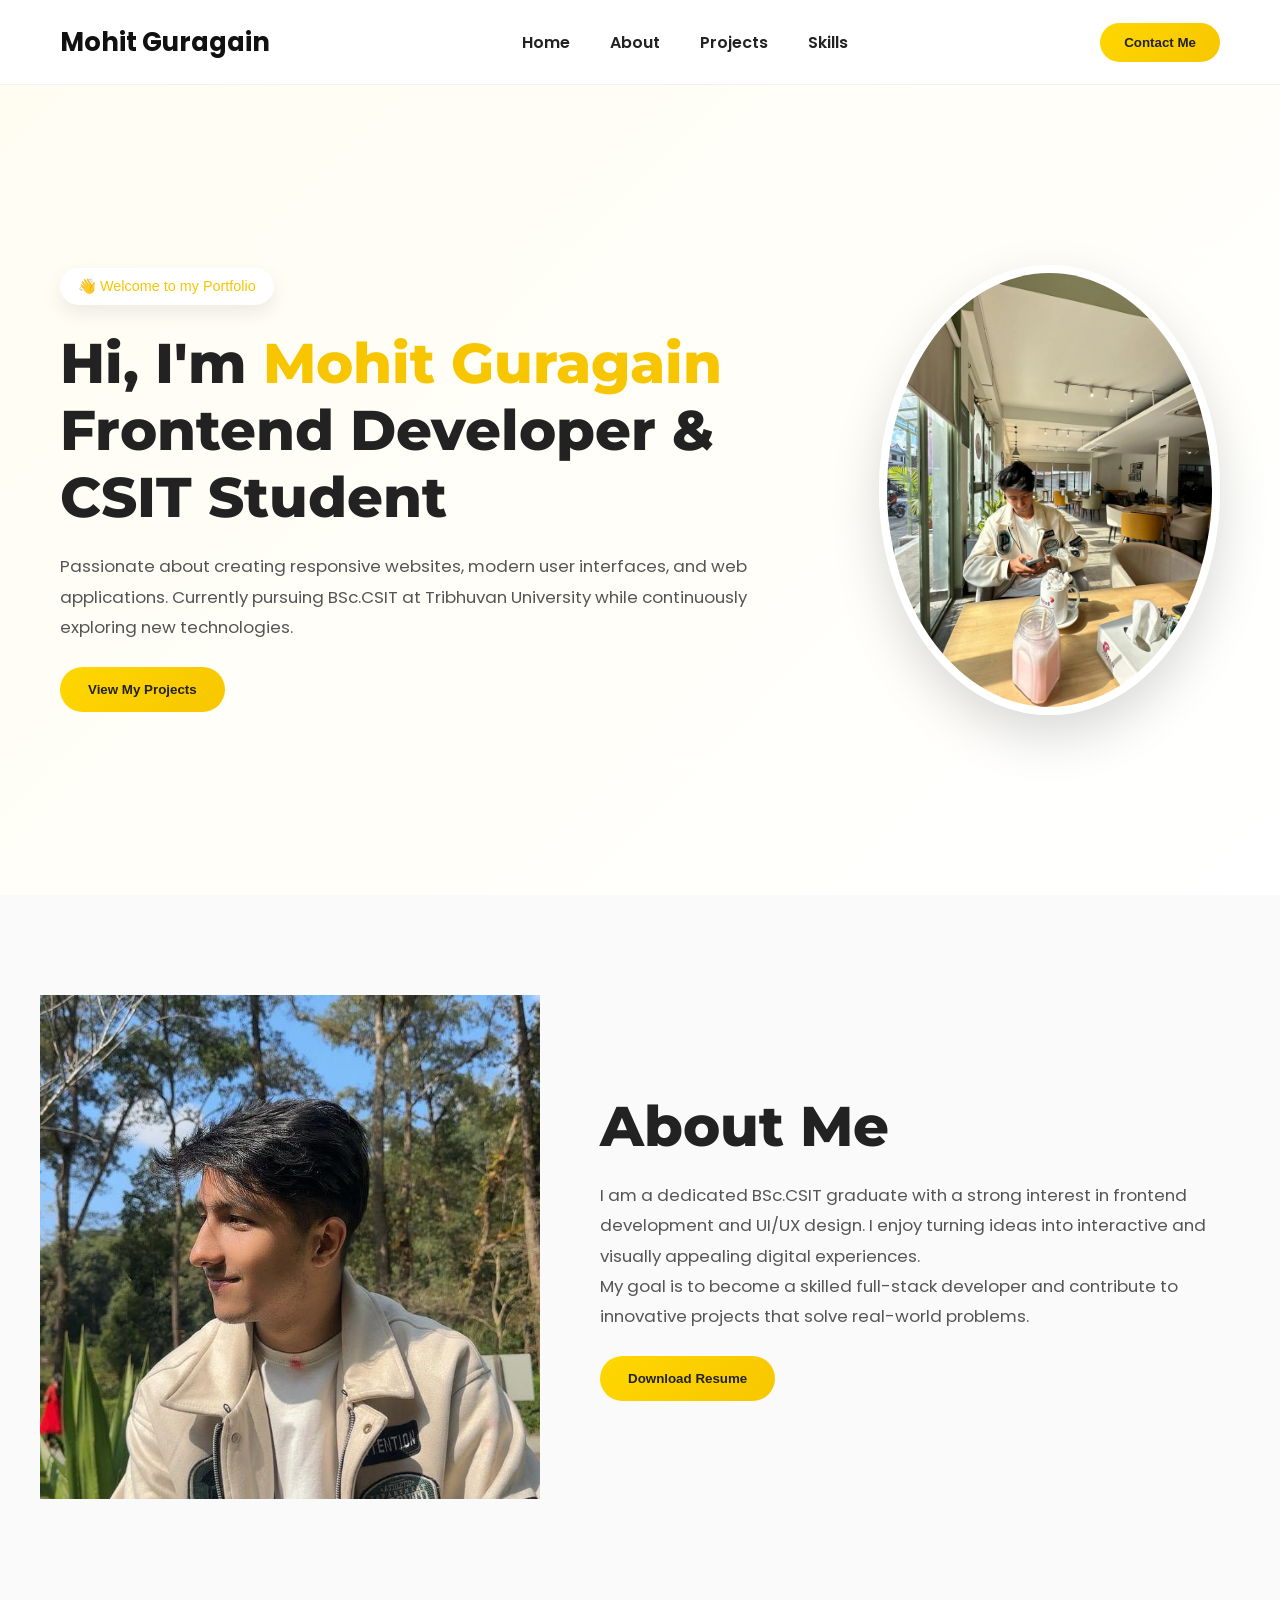
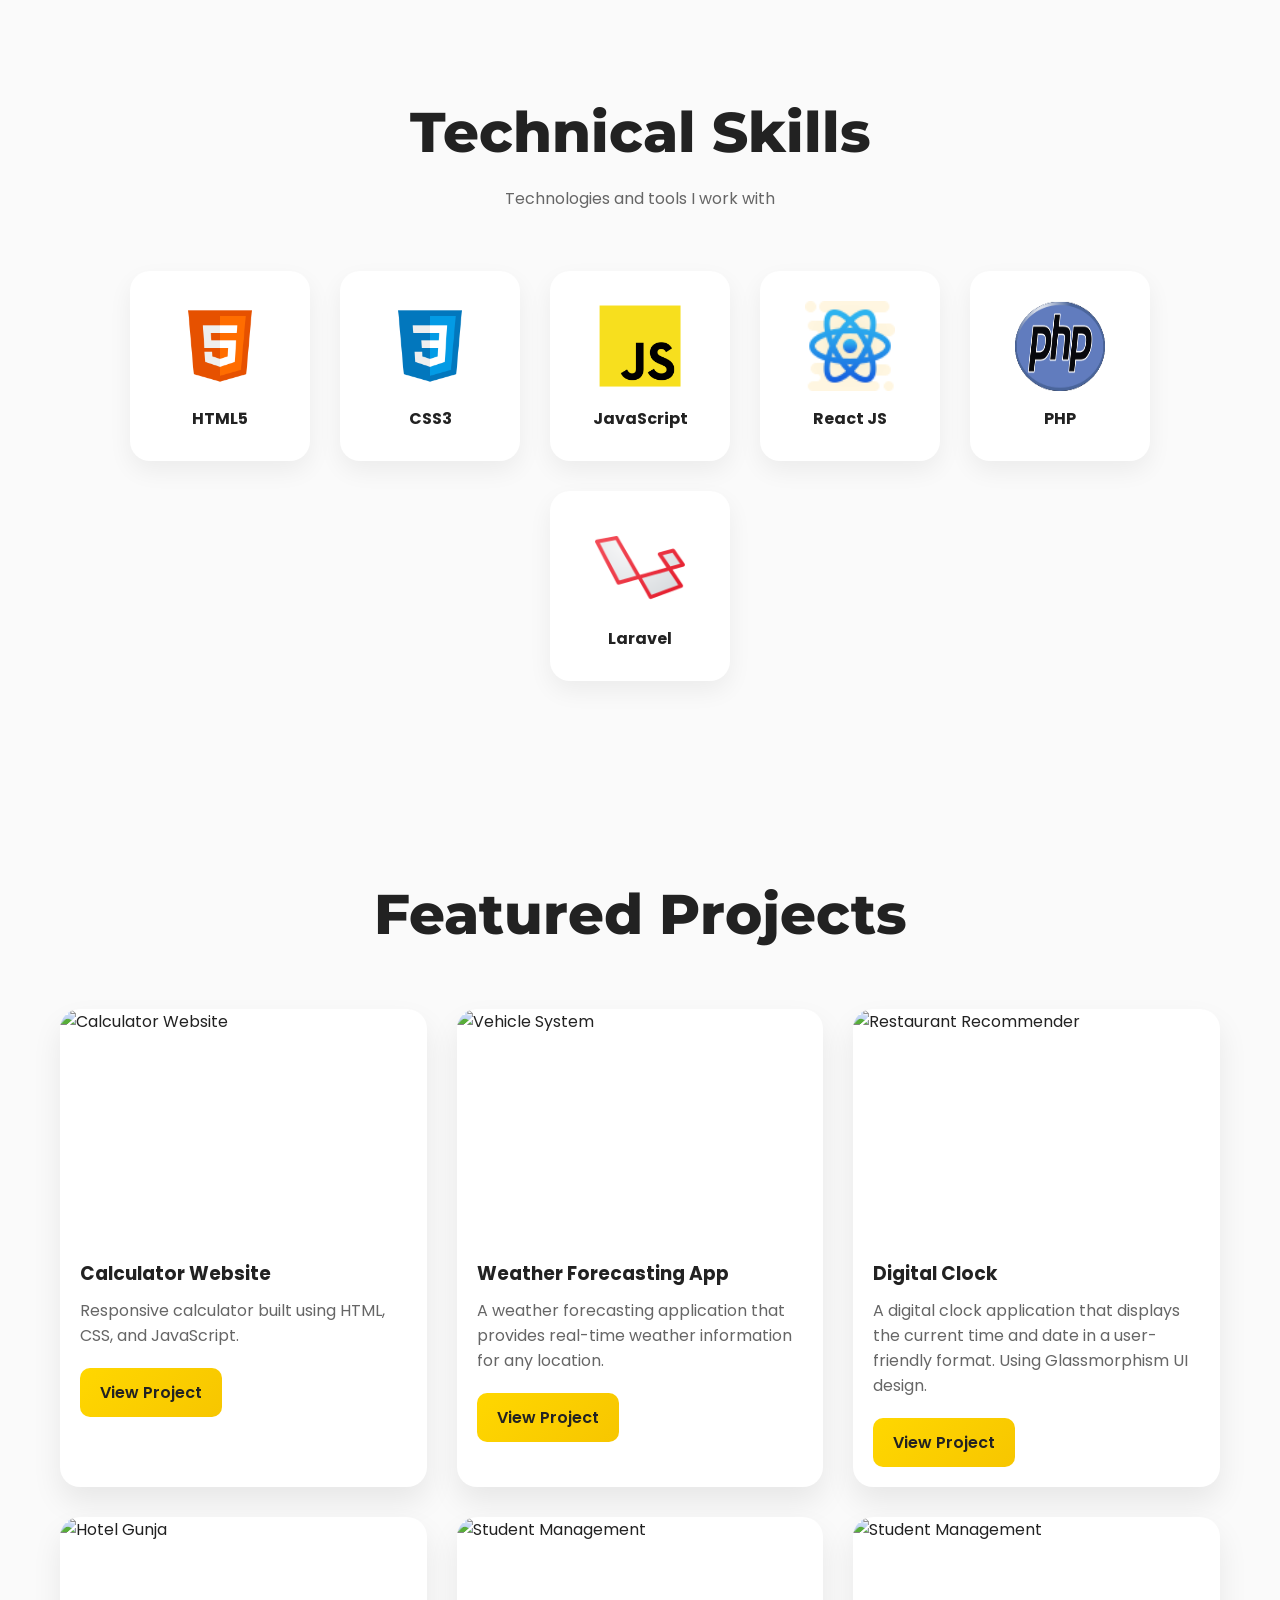
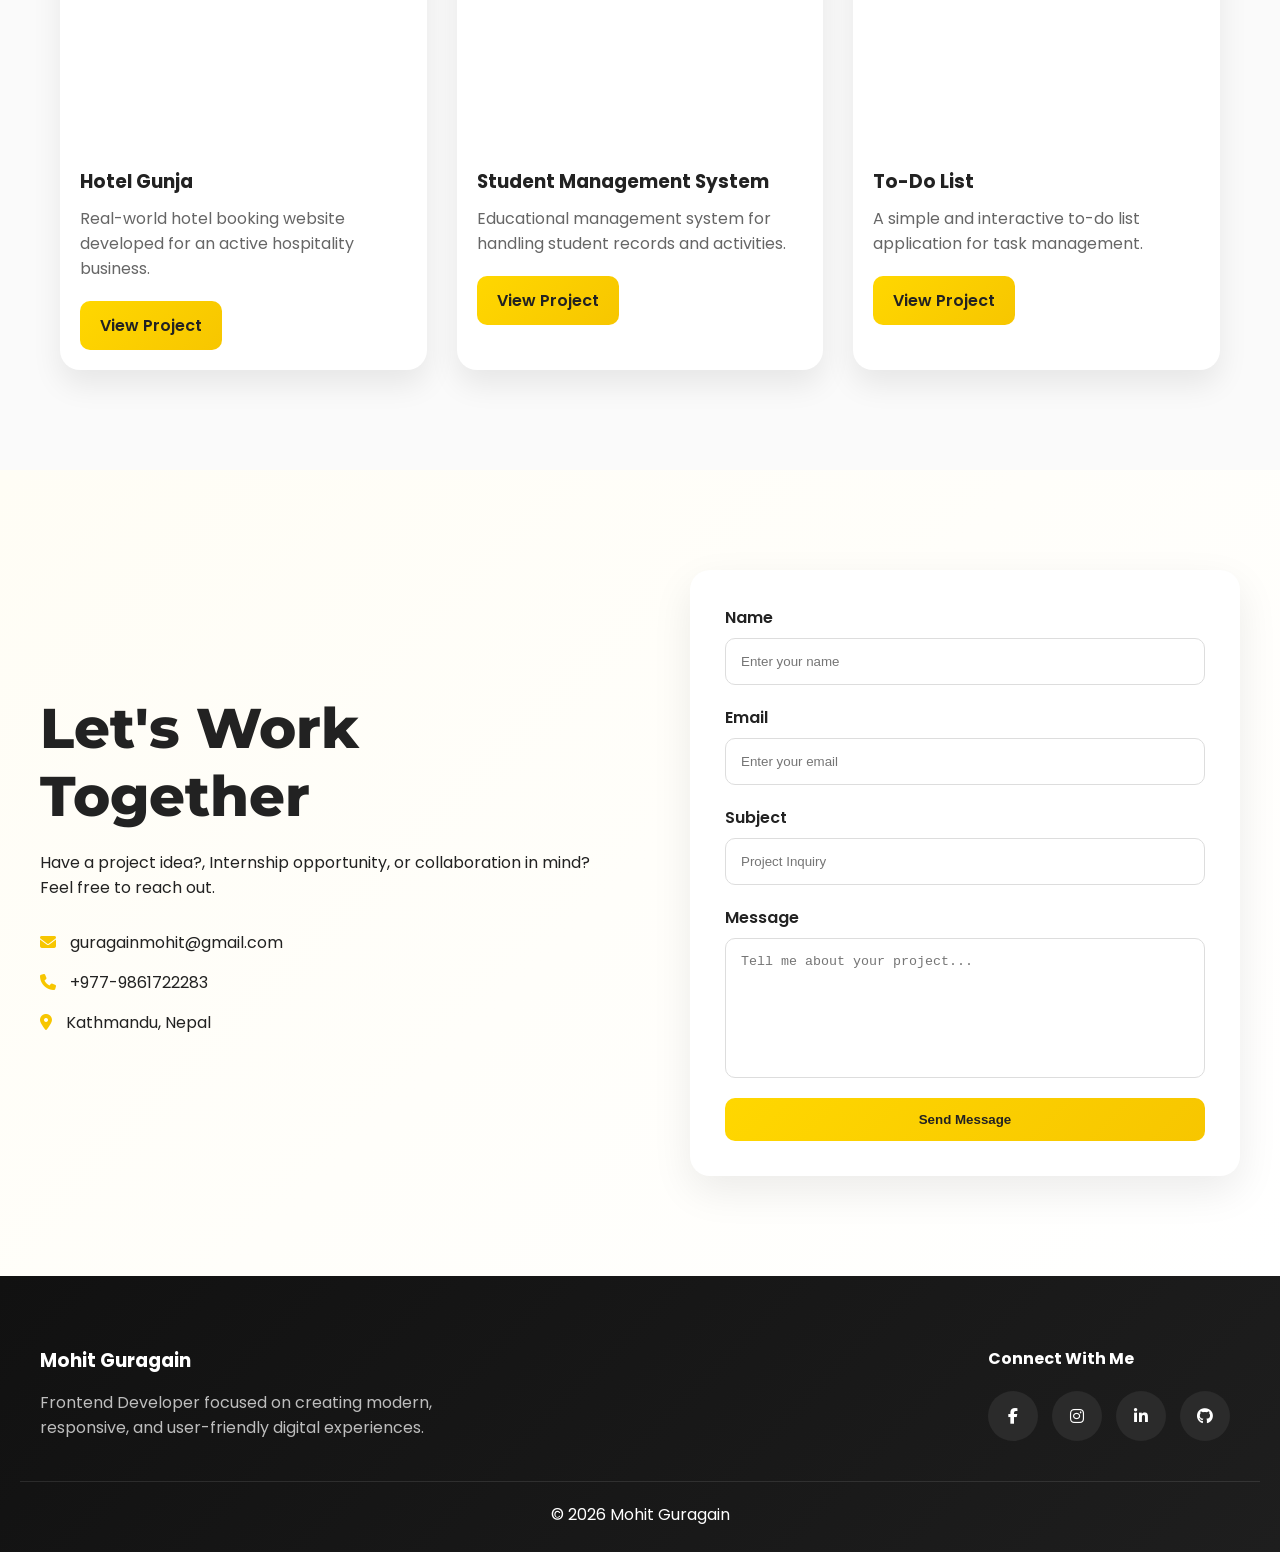
==== commit 364c52cc: "Latest Update 0.1" ====
--- a/portfolio/index.html
+++ b/portfolio/index.html
@@ -73,7 +73,7 @@
                     <h2>About Me</h2>
 
                     <p>
-                        I am a dedicated BSc.CSIT student with a strong
+                        I am a dedicated BSc.CSIT graduate with a strong
                         interest in frontend development and UI/UX design.
                         I enjoy turning ideas into interactive and visually
                         appealing digital experiences.
@@ -90,7 +90,7 @@
                     </button>
                 </div>
 
-                <img src="./assets/Artboard2-02.png"
+                <img src="./assets/mohit2.jpg"
                      alt="About Illustration">
 
             </div>
@@ -117,6 +117,11 @@
                 </div>
 
                 <div class="skill-card">
+                    <img src="./assets/javascript.png" alt="JavaScript">
+                    <h3>JavaScript</h3>
+                </div>
+
+                <div class="skill-card">
                     <img src="./assets/react.png" alt="React">
                     <h3>React JS</h3>
                 </div>
@@ -154,42 +159,44 @@
                         and JavaScript.
                     </p>
 
-                    <button class="view-project">
-                        View Project
-                    </button>
-                </div>
-
-                <div class="project-card">
-                    <img src="https://images.unsplash.com/photo-1630165356623-266076eaceb6?q=80&w=2070&auto=format&fit=crop"
+                    <a href="https://mohits-calculator.vercel.app/"
+   target="_blank"
+   class="view-project">
+    View Project
+</a>
+                </div>
+
+                <div class="project-card">
+                    <img src="https://images.unsplash.com/vector-1761076907114-8fe8675c342e?q=80&w=880&auto=format&fit=crop&ixlib=rb-4.1.0&ixid=M3wxMjA3fDB8MHxwaG90by1wYWdlfHx8fGVufDB8fHx8fA%3D%3D"
                         alt="Vehicle System">
 
-                    <h3>Vehicle Management System</h3>
-
-                    <p>
-                        Rental vehicle management platform with booking
-                        and administration features.
-                    </p>
-
-                    <a href="https://github.com/MOhitGuragain/Vehicle-Management-System-Laravel"
-   target="_blank"
-   class="view-project">
-    View Project
-</a>
-
-                </div>
-
-                <div class="project-card">
-                    <img src="https://plus.unsplash.com/premium_vector-1683141179079-189216713537?q=80&w=2360&auto=format&fit=crop"
+                    <h3>Weather Forecasting App</h3>
+
+                    <p>
+                        A weather forecasting application that provides
+                        real-time weather information for any location.
+                    </p>
+
+                    <a href="https://weather-app-two-ruddy-98.vercel.app/"
+   target="_blank"
+   class="view-project">
+    View Project
+</a>
+
+                </div>
+
+                <div class="project-card">
+                    <img src="https://plus.unsplash.com/premium_vector-1762467866877-1fa1dd46c895?q=80&w=2360&auto=format&fit=crop&ixlib=rb-4.1.0&ixid=M3wxMjA3fDB8MHxwaG90by1wYWdlfHx8fGVufDB8fHx8fA%3D%3D"
                         alt="Restaurant Recommender">
 
-                    <h3>Restaurant Recommendation System</h3>
-
-                    <p>
-                        Smart recommendation platform helping users
-                        discover suitable restaurants.
-                    </p>
-
-                   <a href="https://github.com/MOhitGuragain/FInalProject"
+                    <h3>Digital Clock</h3>
+
+                    <p>
+                        A digital clock application that displays the
+                        current time and date in a user-friendly format. Using Glassmorphism UI design.
+                    </p>
+
+                   <a href="https://mohitdigital-clock.vercel.app/"
    target="_blank"
    class="view-project">
     View Project
@@ -233,6 +240,22 @@
     View Project
 </a>
                 </div>
+                <div class="project-card">
+                    <img src="https://images.unsplash.com/vector-1756774242787-e9934676446b?q=80&w=2360&auto=format&fit=crop&ixlib=rb-4.1.0&ixid=M3wxMjA3fDB8MHxwaG90by1wYWdlfHx8fGVufDB8fHx8fA%3D%3D"
+                        alt="Student Management">
+
+                    <h3>To-Do List</h3>
+
+                    <p>
+                        A simple and interactive to-do list application
+                        for task management.
+                    </p>
+
+                   <a href="https://mohito-dolist.vercel.app/"
+                   target="_blank"
+                   class="view-project">
+                    View Project
+                </a>
 
             </div>
         </section>
@@ -347,6 +370,6 @@
         </div>
 
     </footer>
-
+<script src="script.js"></script>
 </body>
 </html>
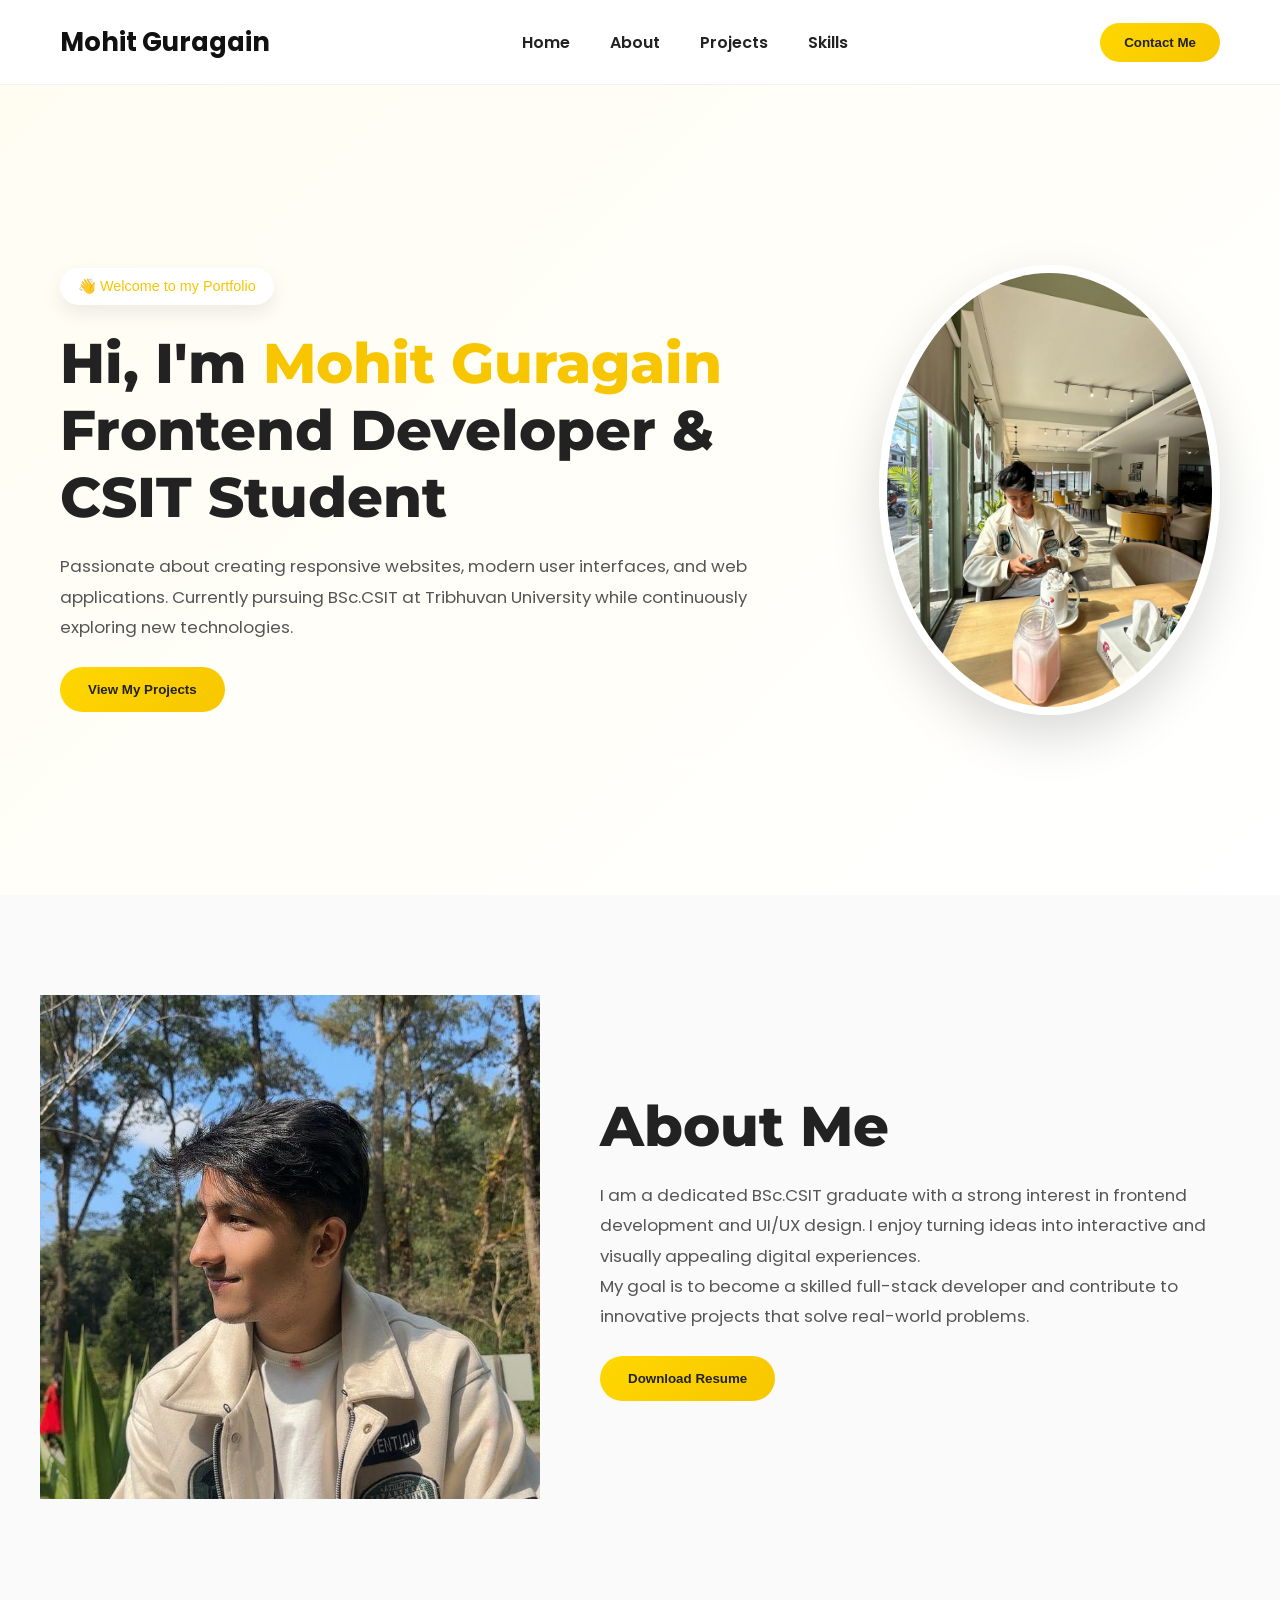
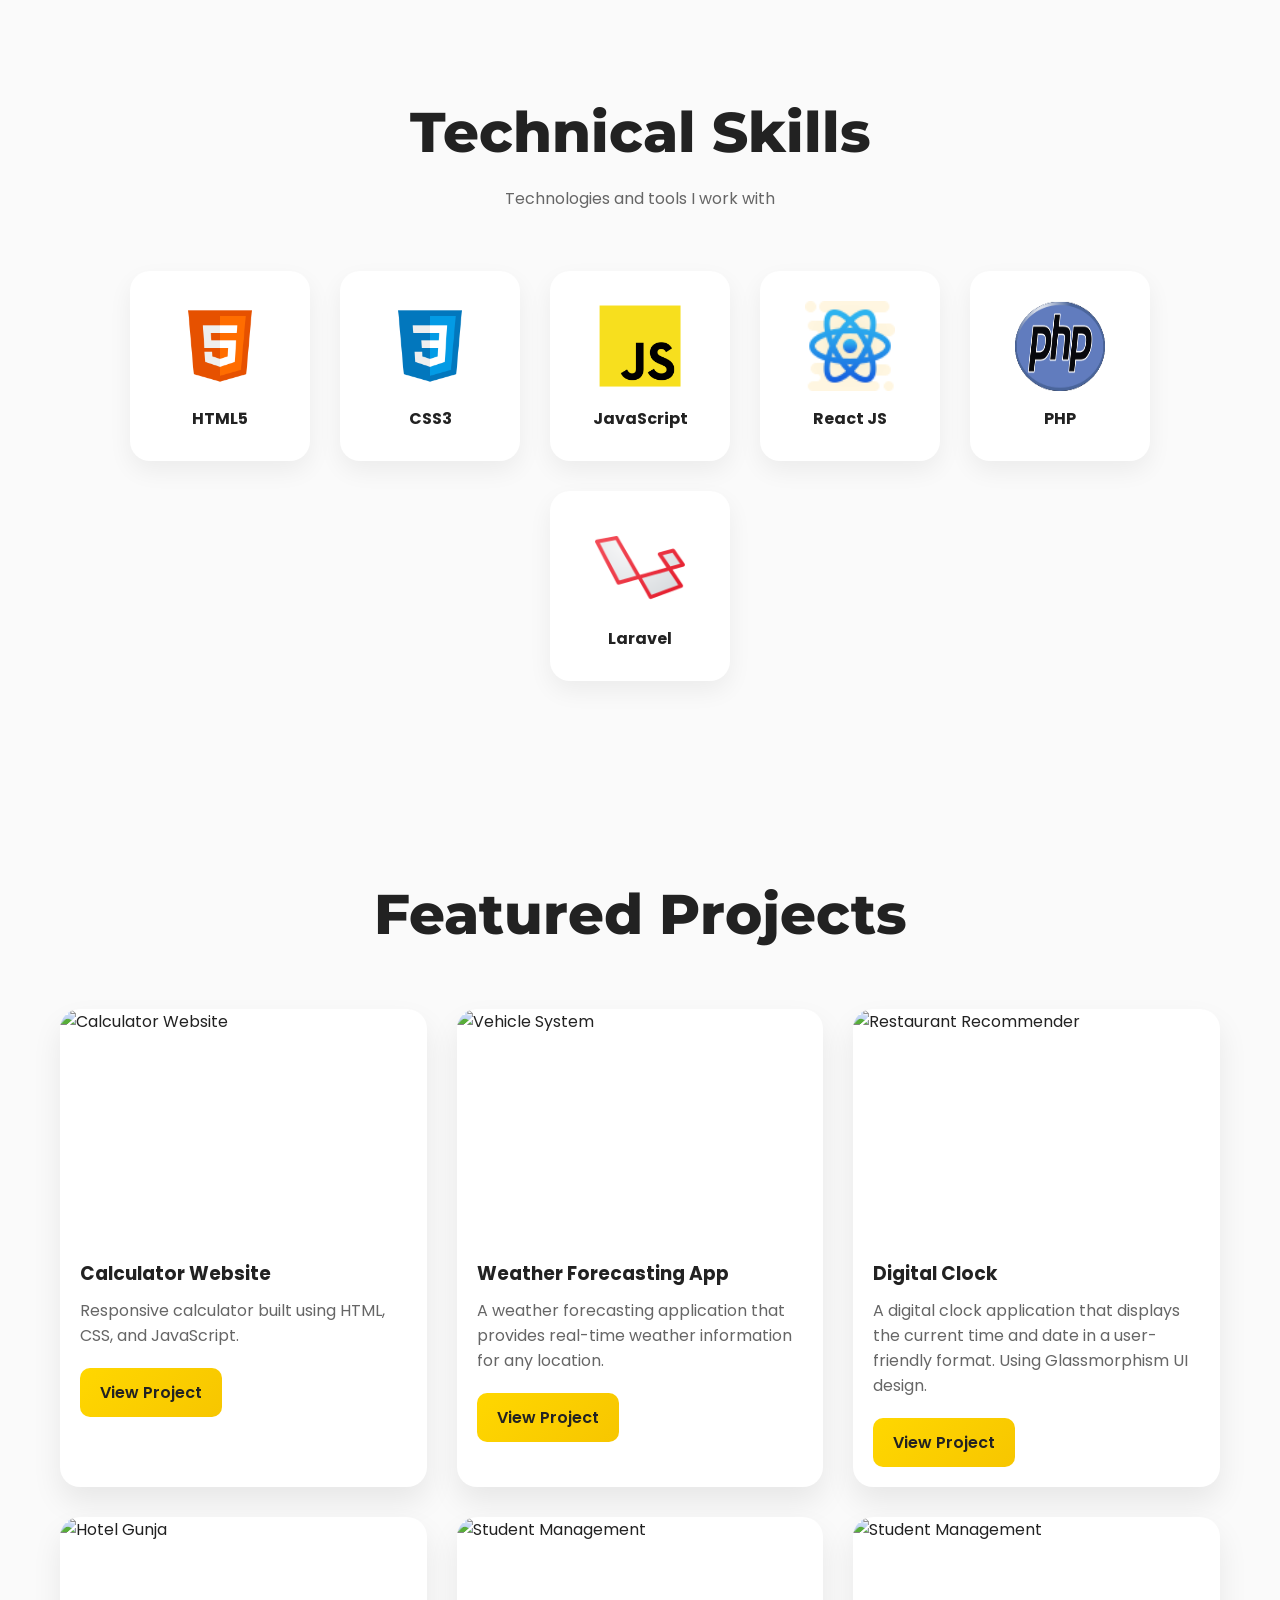
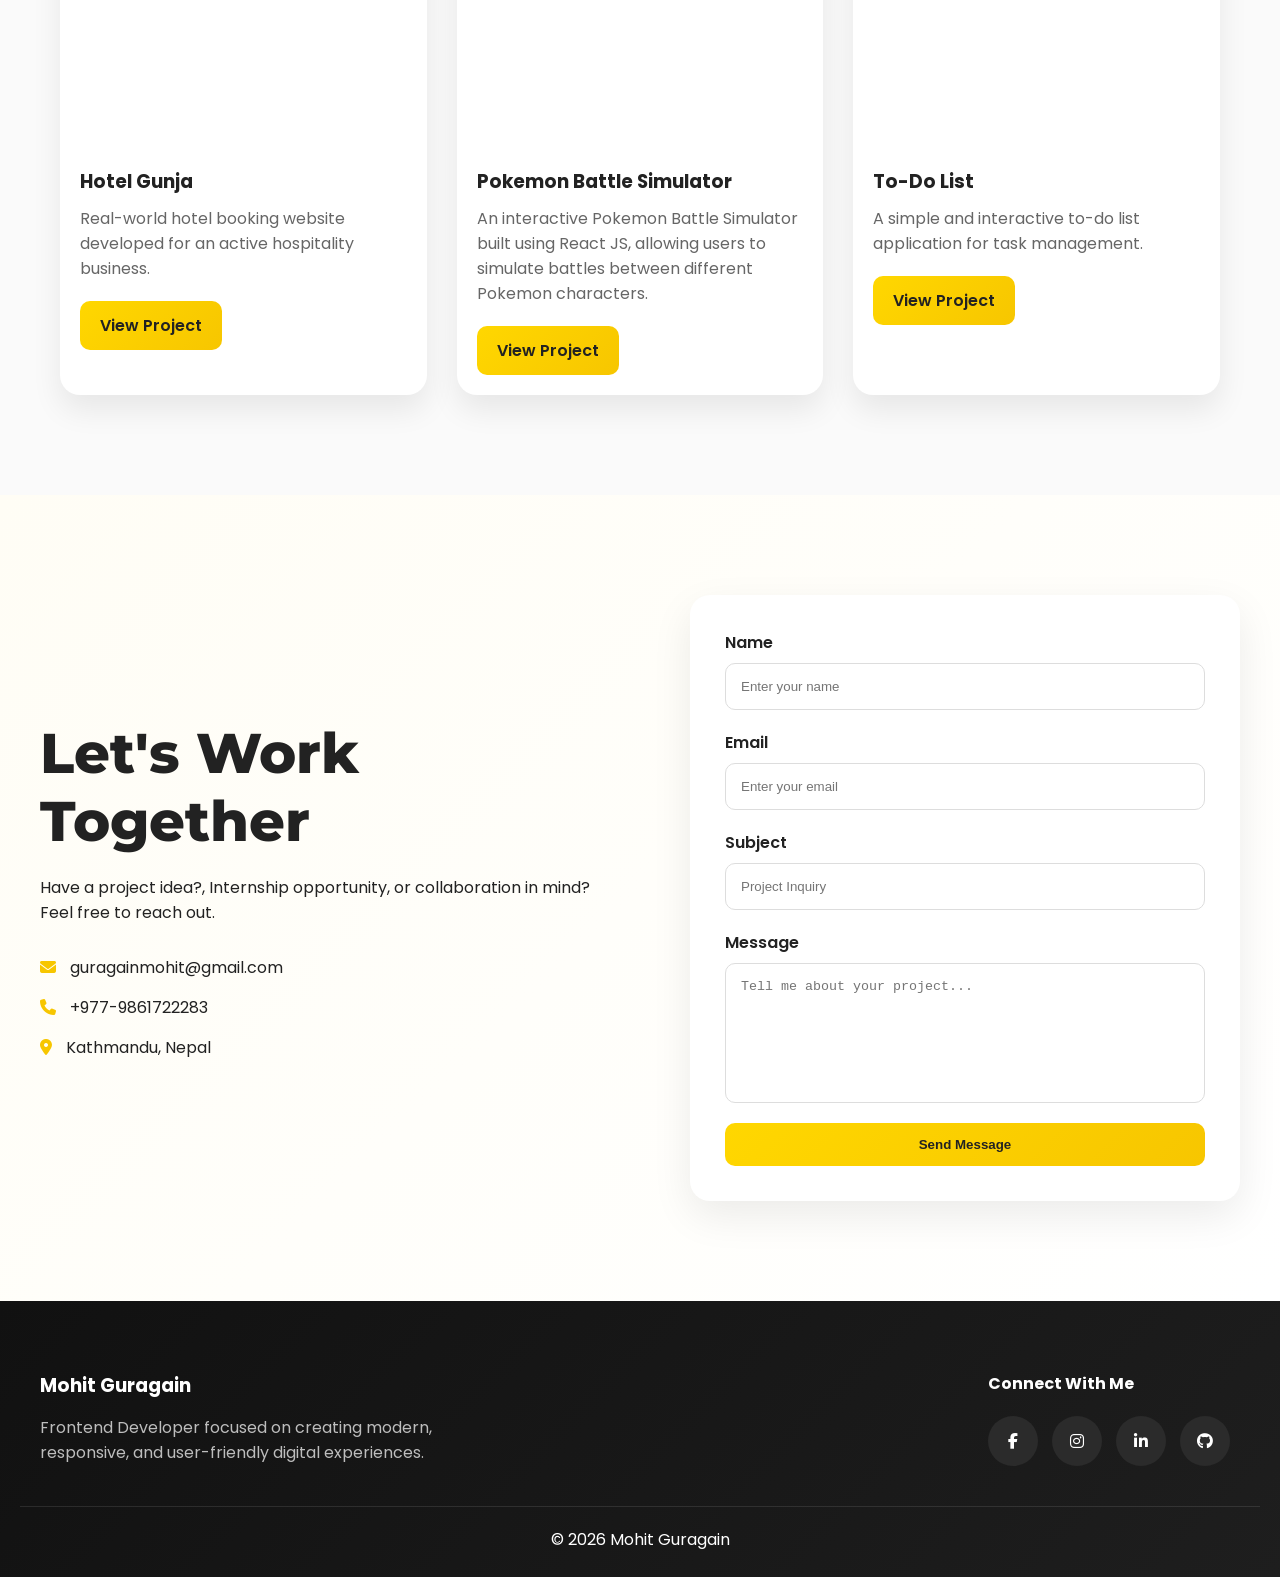
==== commit 1b973696: "Latest Changes" ====
--- a/portfolio/index.html
+++ b/portfolio/index.html
@@ -224,17 +224,17 @@
                 </div>
 
                 <div class="project-card">
-                    <img src="https://plus.unsplash.com/premium_vector-1720710527301-367d09920932?q=80&w=2360&auto=format&fit=crop"
+                    <img src="/assets/Pokemon.png"
                         alt="Student Management">
 
-                    <h3>Student Management System</h3>
-
-                    <p>
-                        Educational management system for handling
-                        student records and activities.
-                    </p>
-
-                   <a href="https://github.com/MOhitGuragain/Laravel-Training-"
+                    <h3>Pokemon Battle Simulator</h3>
+
+                    <p>
+                        An interactive Pokemon Battle Simulator built using
+                        React JS, allowing users to simulate battles between different Pokemon characters.
+                    </p>
+
+                   <a href="https://pokemon-battle-simulator-theta.vercel.app/"
    target="_blank"
    class="view-project">
     View Project
